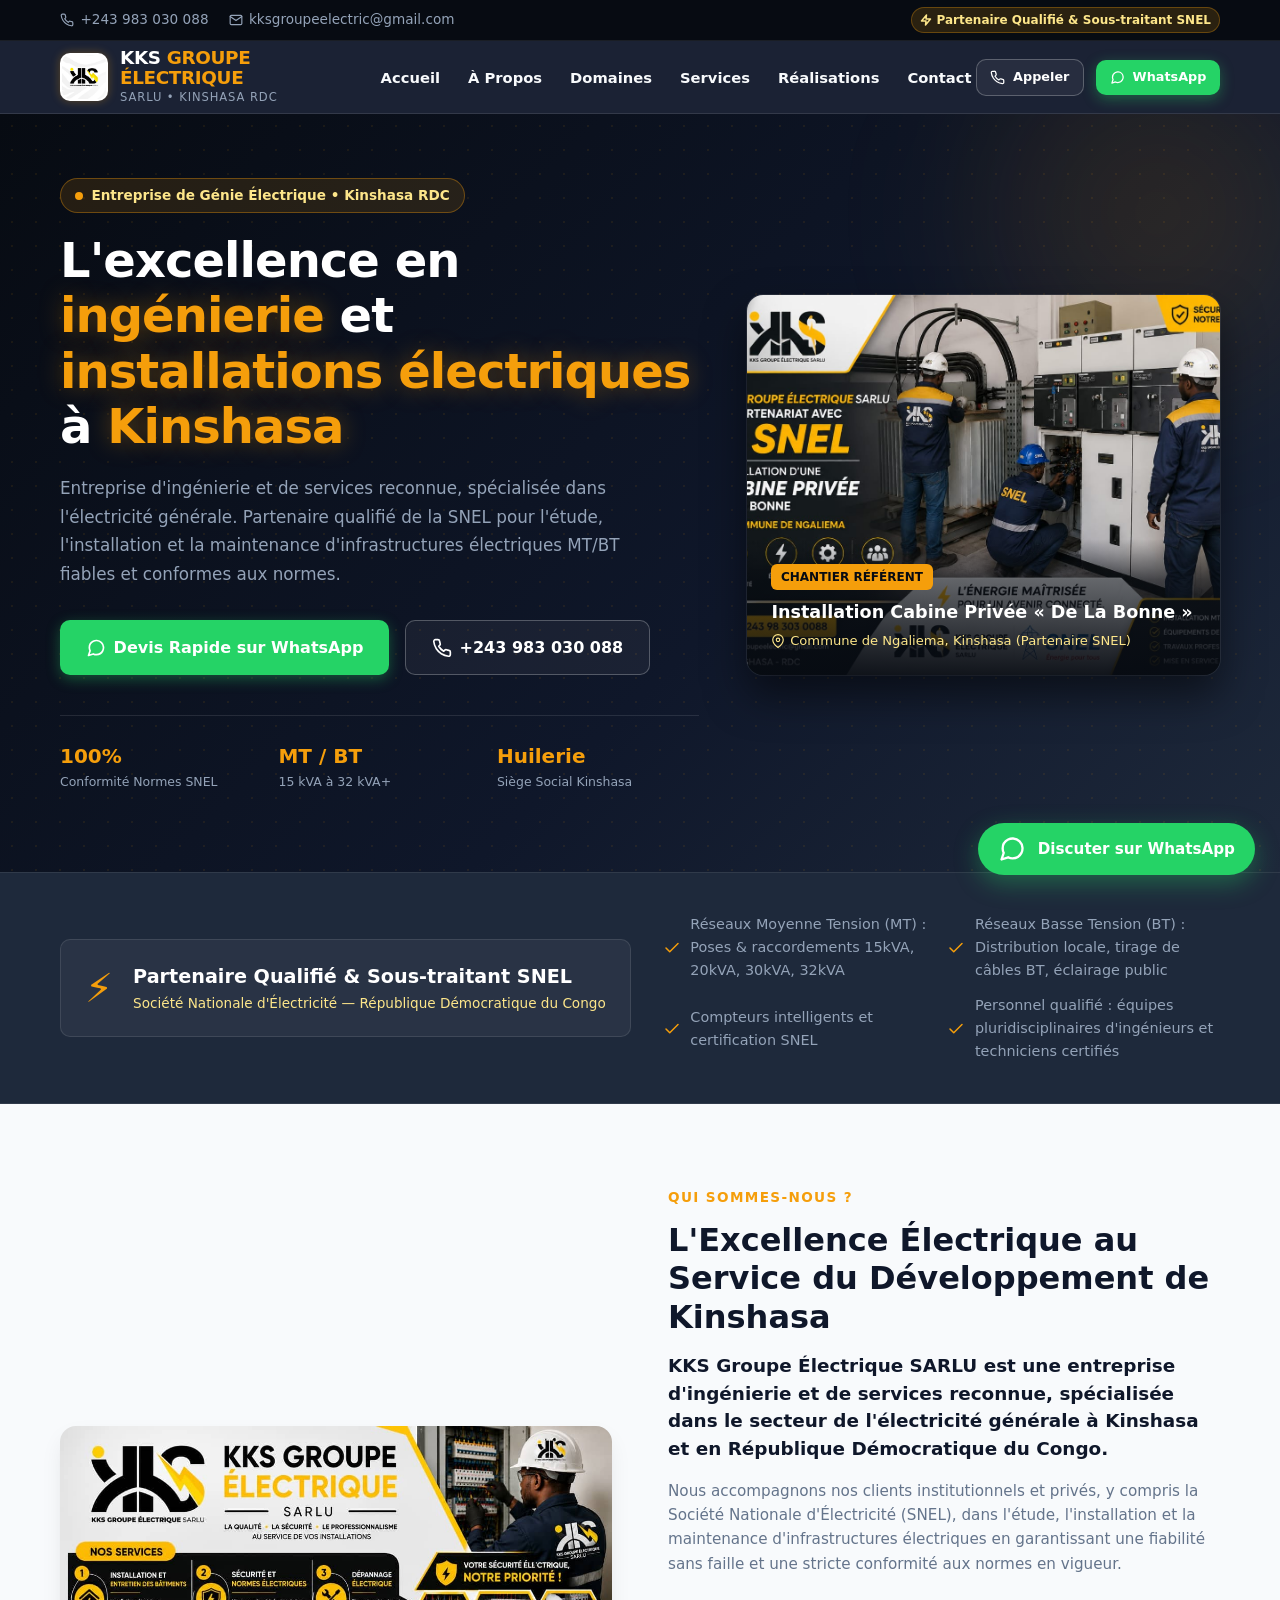
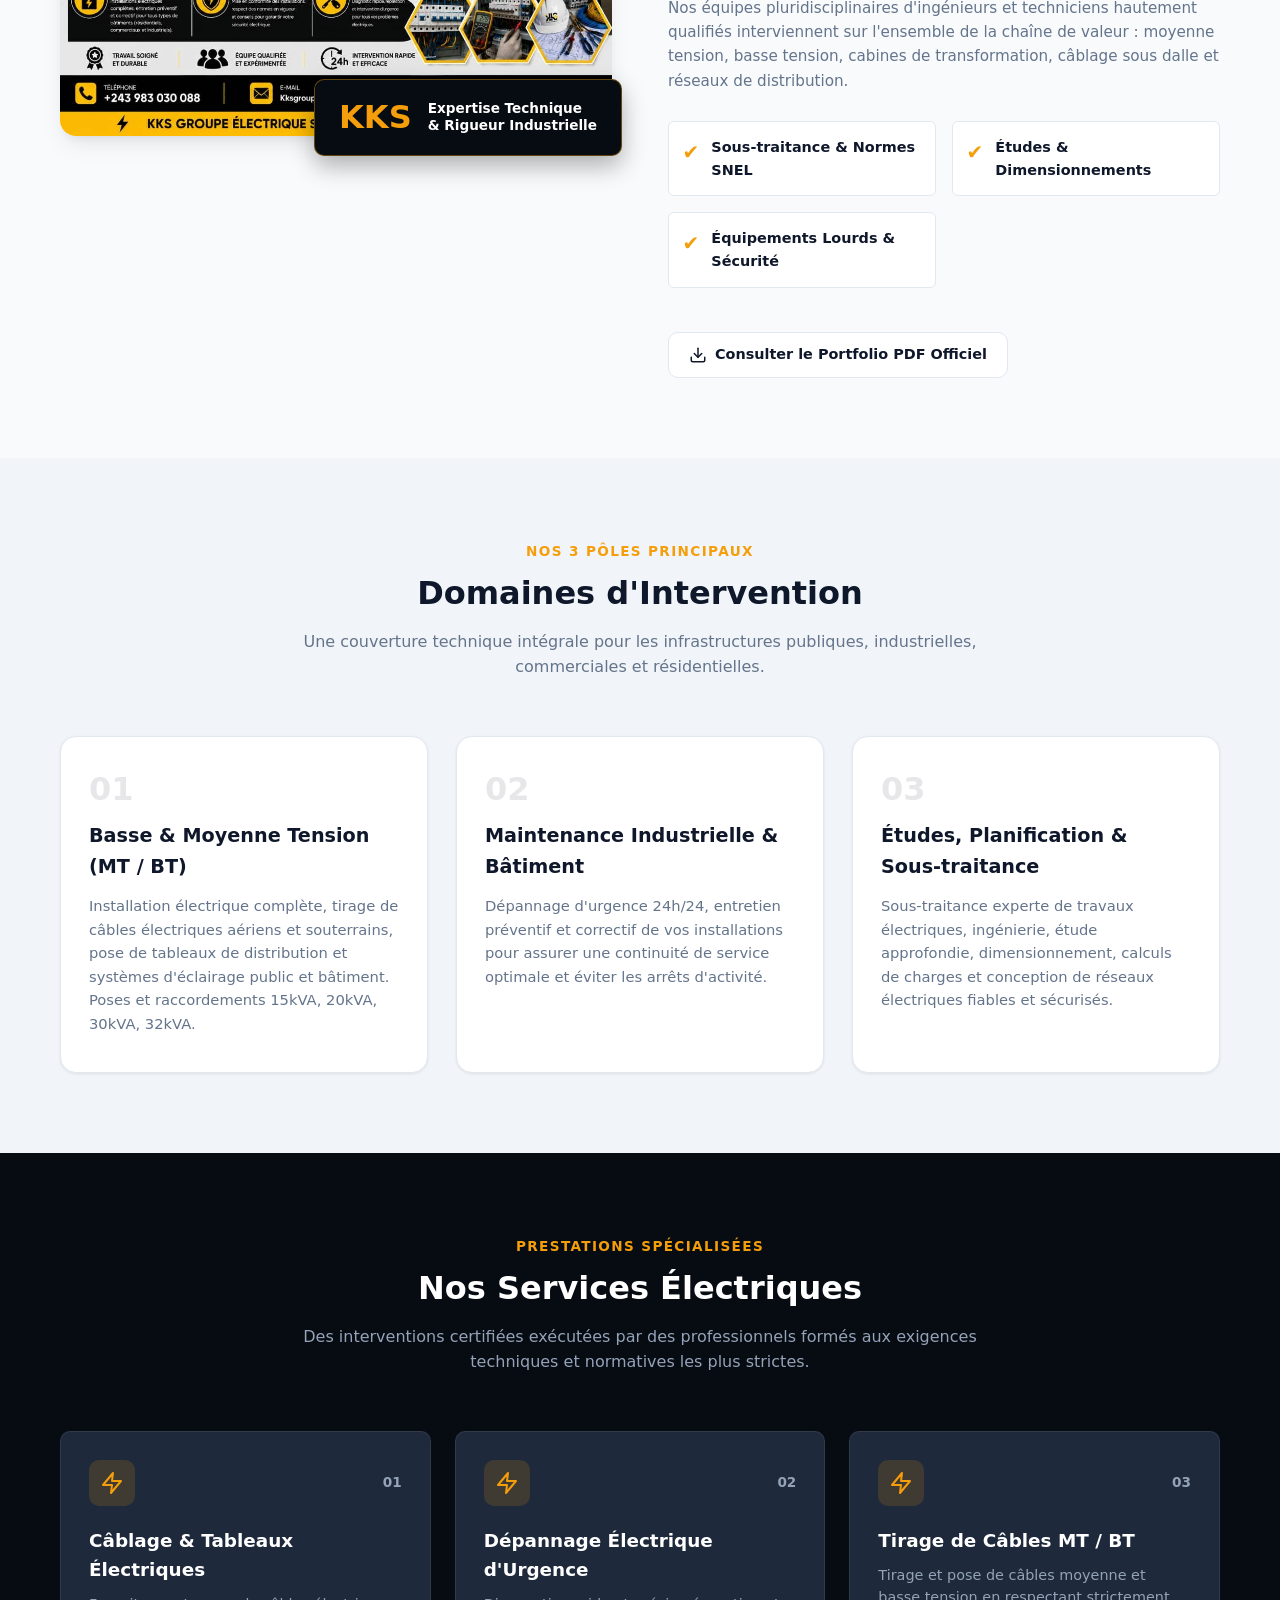
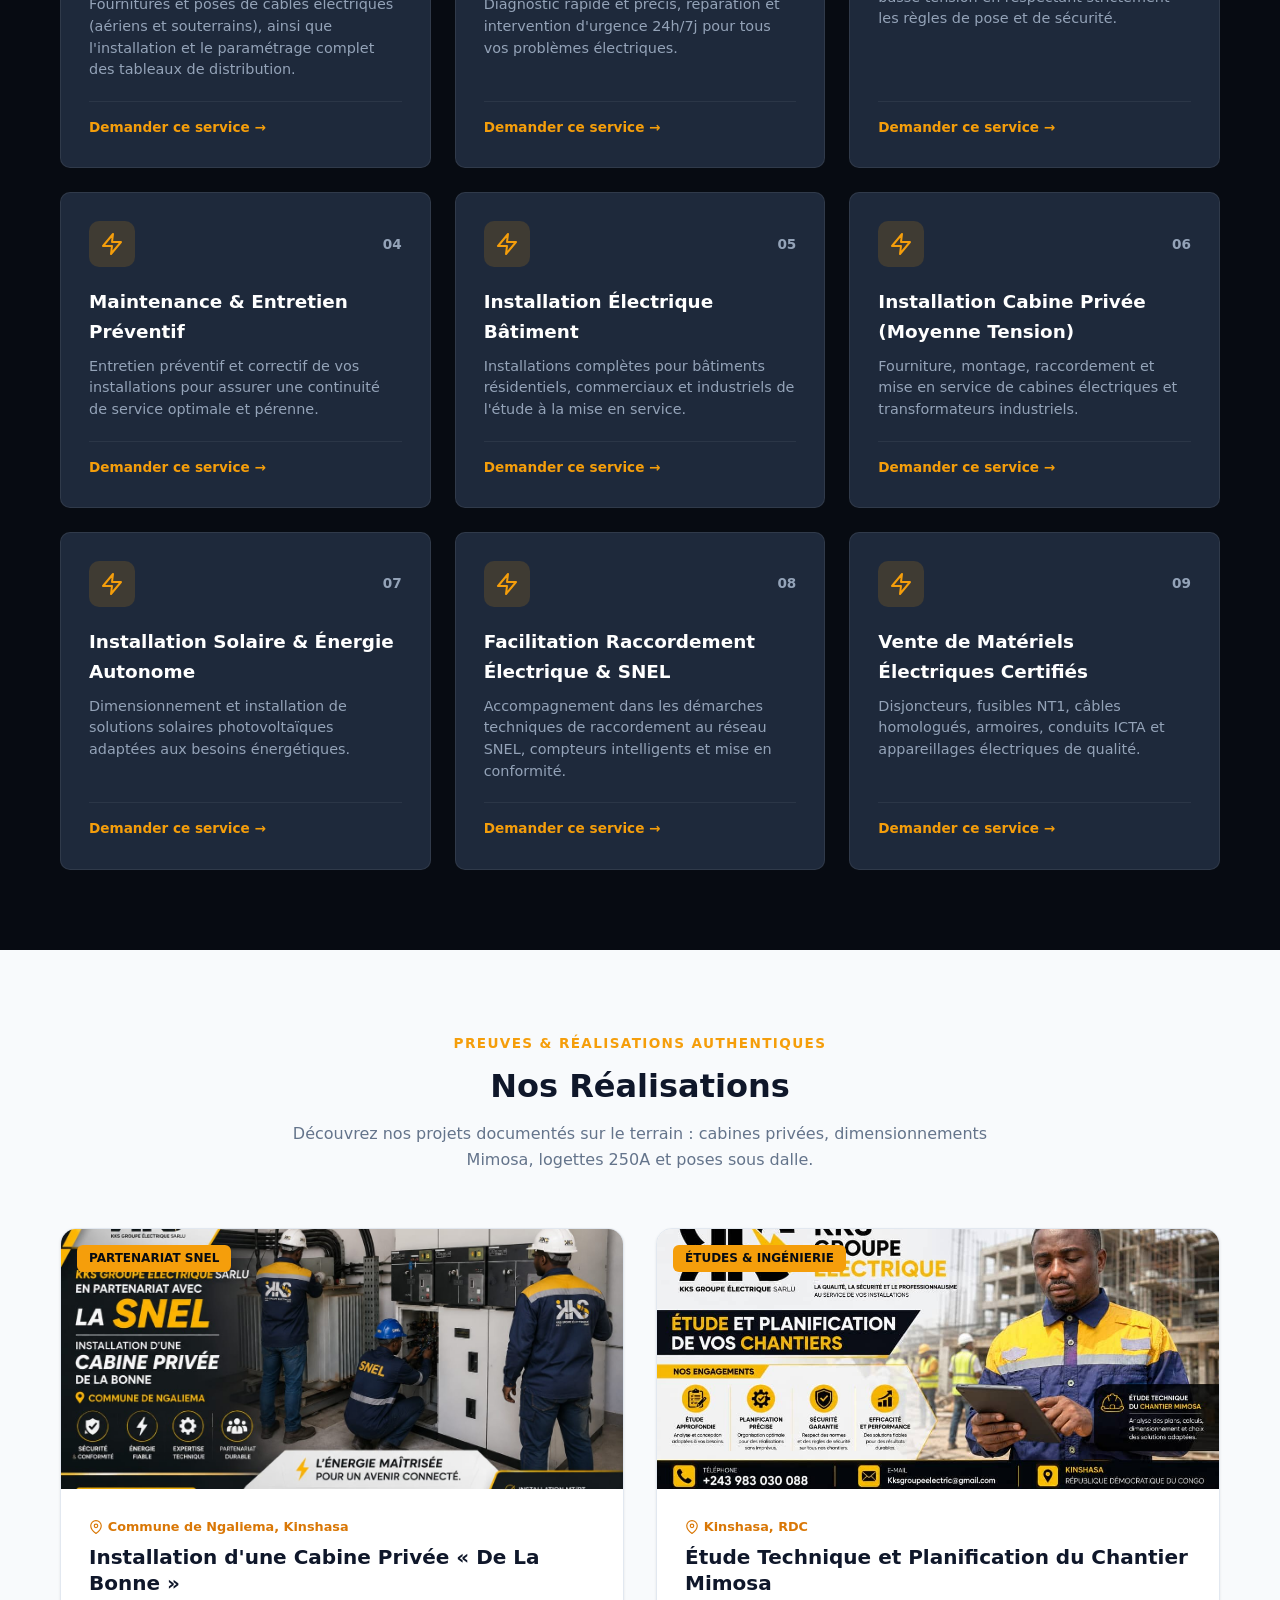
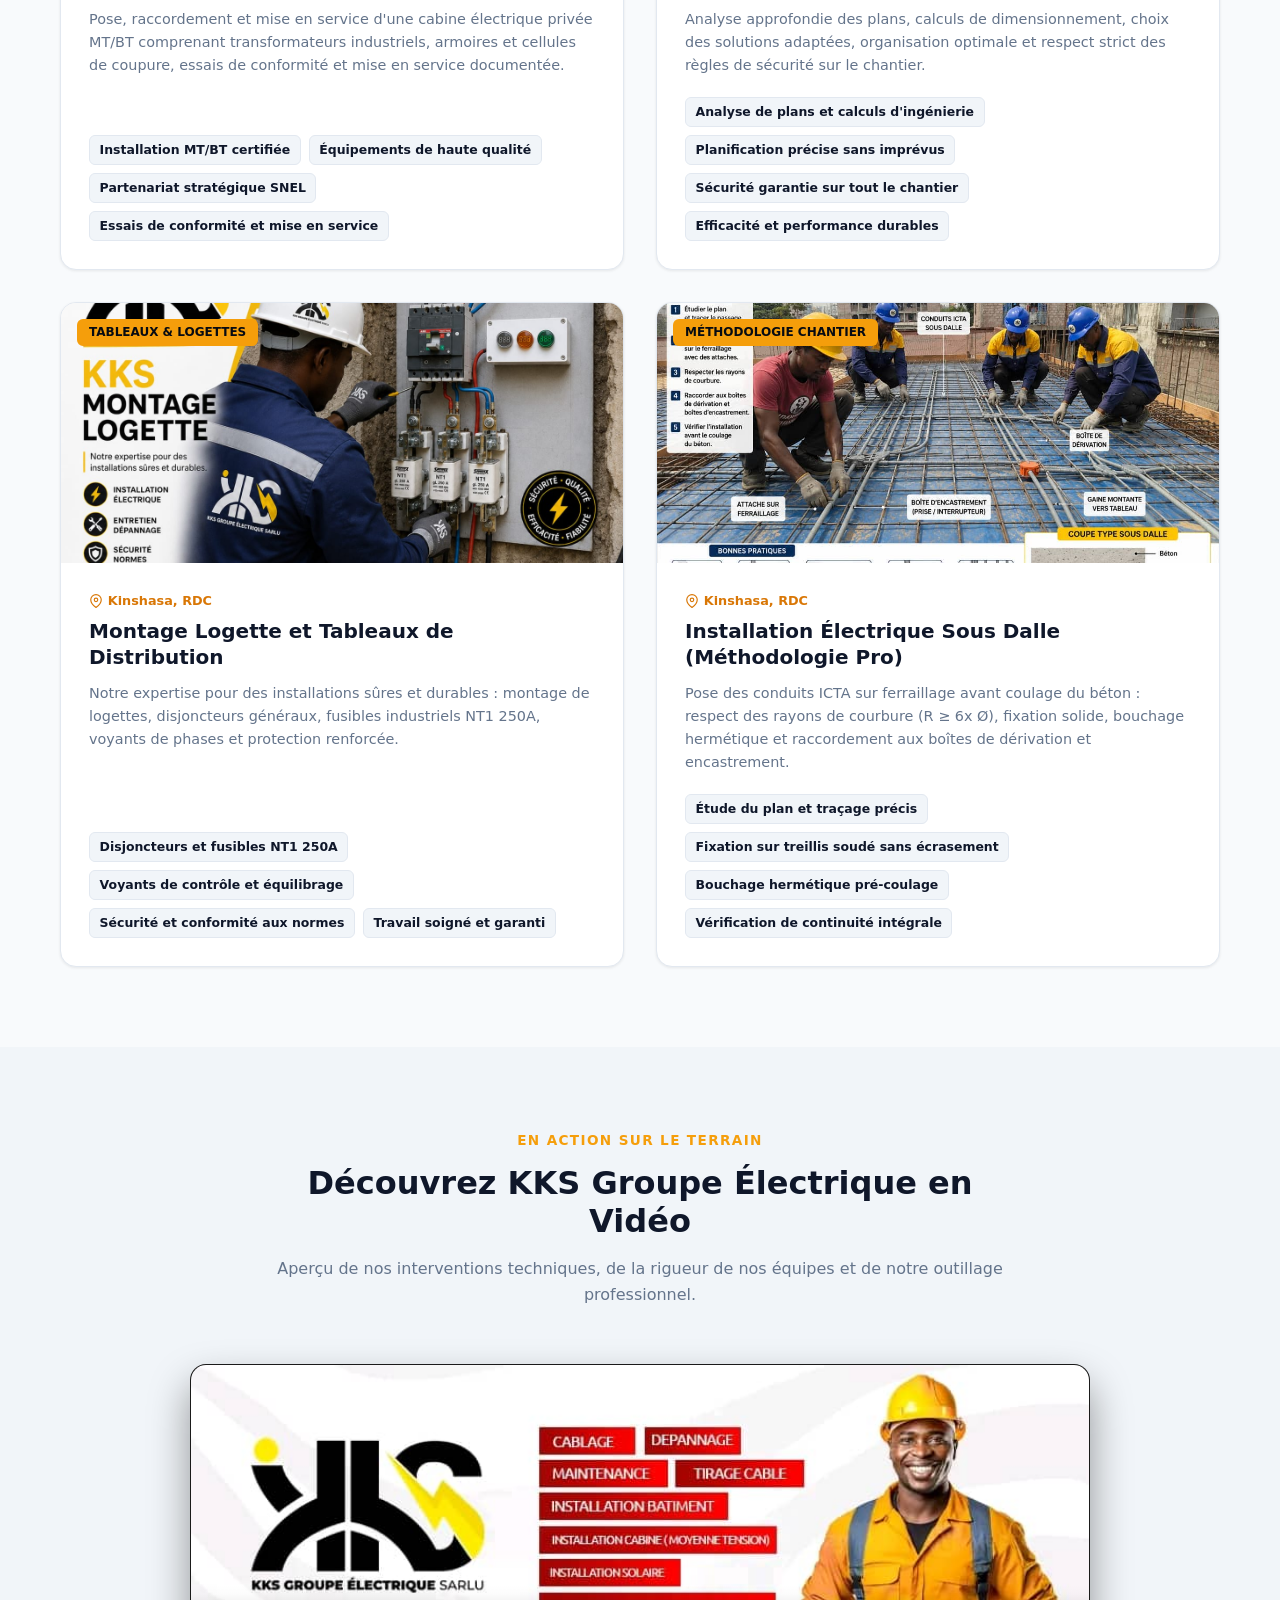
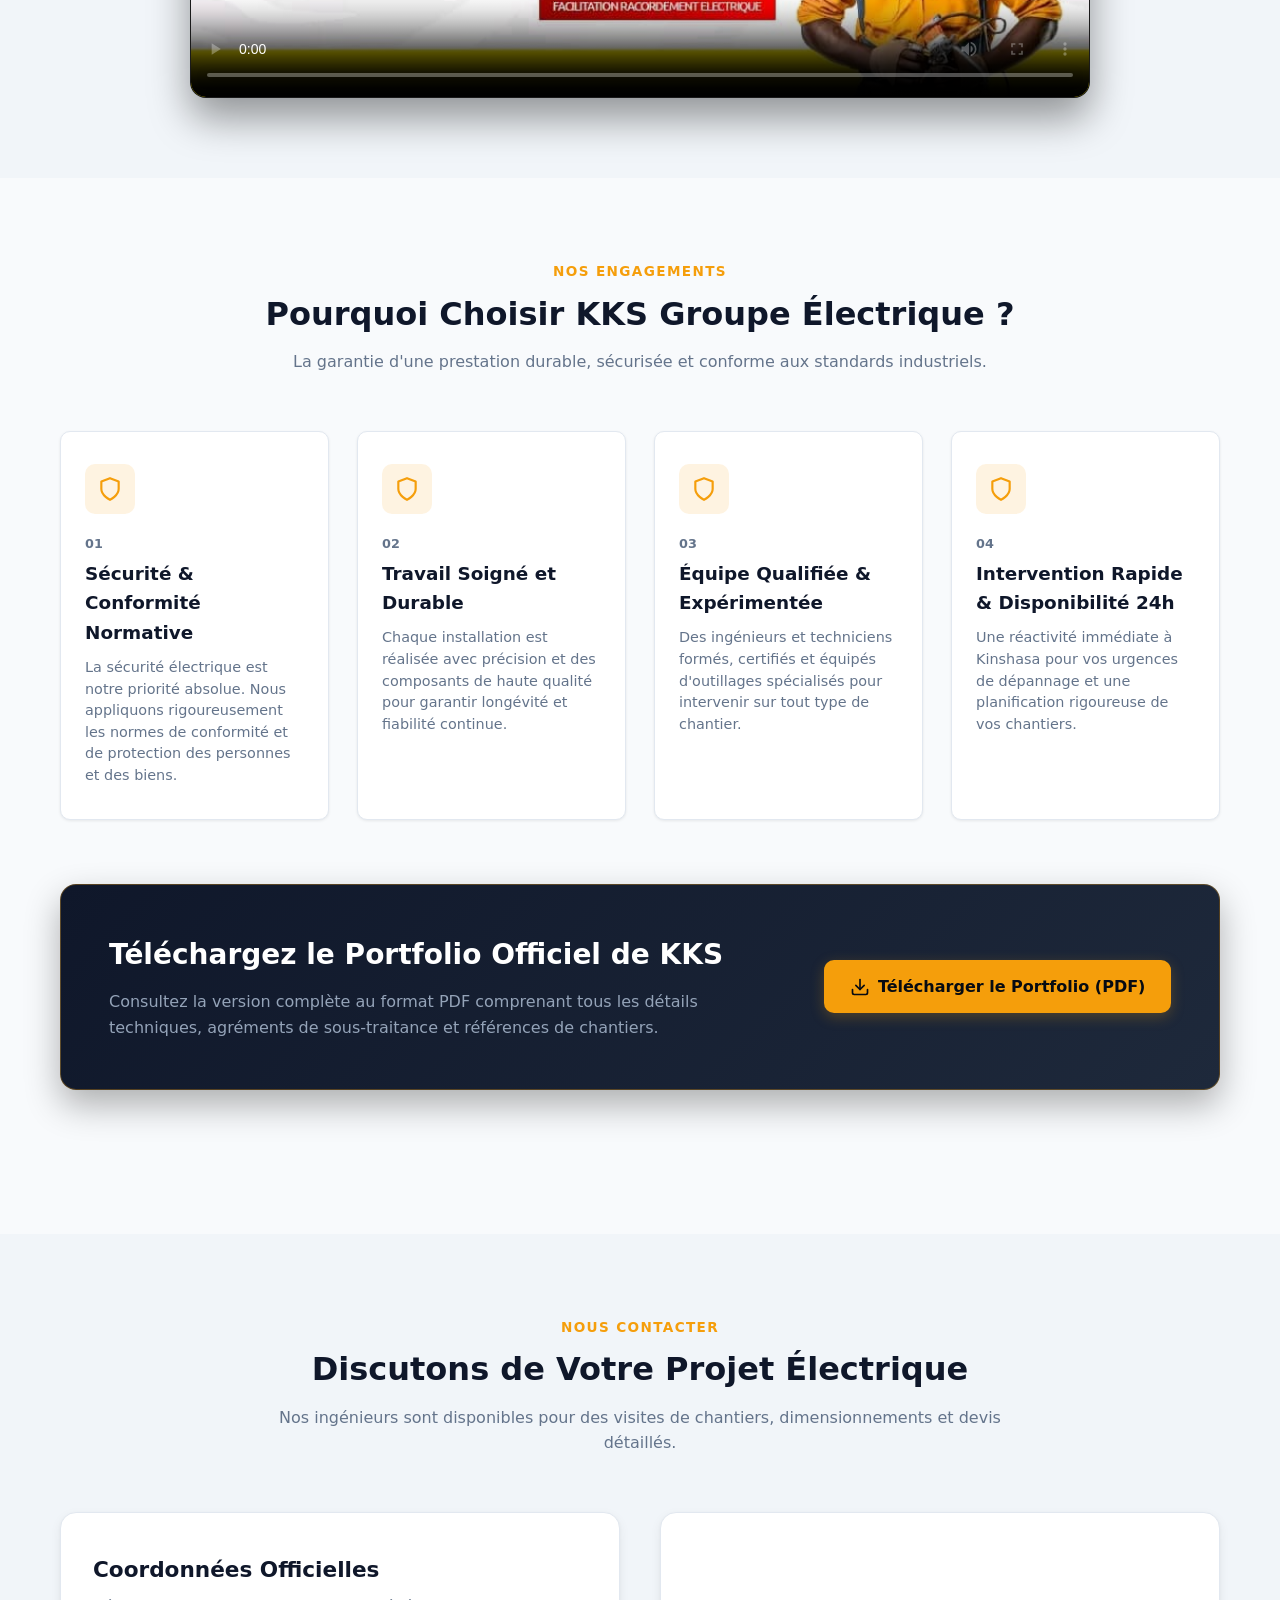
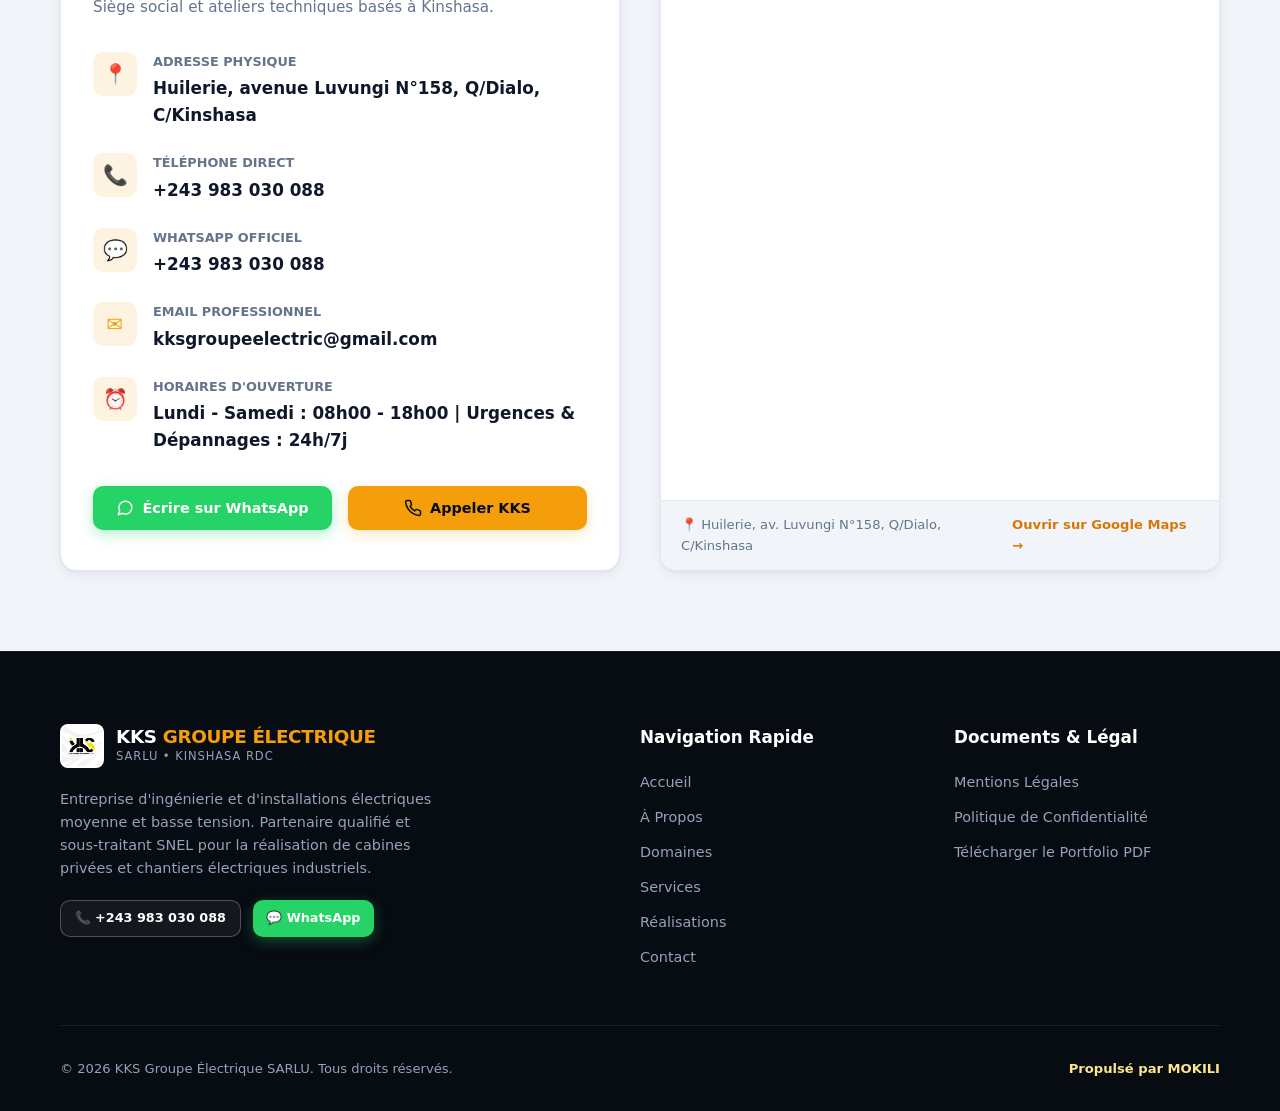
==== index.html @ 447278a8 "feat(release): official showcase site and dynamic CMS for KKS Groupe Electrique (Framework MOKILI)" ====
<!DOCTYPE html>
<html lang="fr" dir="ltr">
<head>
  <meta charset="UTF-8">
  <meta name="viewport" content="width=device-width, initial-scale=1.0">
  <title>KKS Groupe Électrique SARLU — Entreprise d'Ingénierie Électrique & Travaux MT/BT | Kinshasa, RDC</title>
  
  <!-- Meta SEO & Description -->
  <meta name="description" content="KKS Groupe Électrique SARLU est votre entreprise de référence en génie électrique à Kinshasa (RDC) : cabines privées SNEL, études de dimensionnement, tableaux et logettes industrielles, installations sous dalle et maintenance industrielle.">
  <meta name="keywords" content="KKS Groupe Électrique, électricité Kinshasa, ingénierie électrique RDC, cabine privée SNEL, logette de distribution, raccordement MT BT, Huilerie Kinshasa, électricien agréé RDC, dépannage électrique Kinshasa, éclairage public Kinshasa, énergie solaire Kinshasa">
  <meta name="author" content="KKS Groupe Électrique SARLU / MOKILI SAS">
  <meta name="robots" content="index, follow">

  <!-- Geotagging pour Référencement Local (Kinshasa, RDC) -->
  <meta name="geo.region" content="CD-KN">
  <meta name="geo.placename" content="Kinshasa">
  <meta name="geo.position" content="-4.3168;15.3125">
  <meta name="ICBM" content="-4.3168, 15.3125">
  
  <!-- Open Graph / Facebook / WhatsApp -->
  <meta property="og:type" content="website">
  <meta property="og:locale" content="fr_FR">
  <meta property="og:site_name" content="KKS Groupe Électrique SARLU">
  <meta property="og:url" content="https://kksgroupeelectrique.com/">
  <meta property="og:title" content="KKS Groupe Électrique SARLU — Électricité & Ingénierie | Kinshasa">
  <meta property="og:description" content="Partenaire qualifié SNEL pour vos réseaux MT/BT, cabines privées, dimensionnement et chantiers électriques à Kinshasa.">
  <meta property="og:image" content="assets/images/logo-kks.jpg">
  
  <!-- Twitter Cards -->
  <meta name="twitter:card" content="summary_large_image">
  <meta name="twitter:title" content="KKS Groupe Électrique SARLU — Kinshasa, RDC">
  <meta name="twitter:description" content="Installations industrielles, cabines MT/BT SNEL et études électriques de référence à Kinshasa.">
  <meta name="twitter:image" content="assets/images/logo-kks.jpg">
  
  <link rel="canonical" href="https://kksgroupeelectrique.com/">
  <link rel="icon" type="image/jpeg" href="assets/images/logo-kks.jpg">
  <link rel="apple-touch-icon" href="assets/images/logo-kks.jpg">
  <link rel="manifest" href="manifest.json">
  <meta name="theme-color" content="#0F172A">

  <!-- Stylesheets -->
  <link rel="stylesheet" href="css/style.css">
  
  <!-- Leaflet CSS for OpenStreetMap (Zero-cost, fast CDN) -->
  <link rel="stylesheet" href="https://unpkg.com/leaflet@1.9.4/dist/leaflet.css" integrity="sha256-p4NxAoJBhIIN+hmNHrzRCf9tD/miZyoHS5obTRR9BMY=" crossorigin=""/>

  <!-- Schema.org Structured Data (JSON-LD) LocalBusiness & Electrician -->
  <script type="application/ld+json">
  {
    "@context": "https://schema.org",
    "@type": ["Electrician", "ProfessionalService", "LocalBusiness"],
    "name": "KKS Groupe Électrique SARLU",
    "image": "assets/images/logo-kks.jpg",
    "url": "https://kksgroupeelectrique.com/",
    "telephone": "+243983030088",
    "email": "kksgroupeelectric@gmail.com",
    "priceRange": "$$",
    "description": "Entreprise spécialisée en ingénierie électrique, cabines privées SNEL, études de dimensionnement, réseaux moyenne et basse tension à Kinshasa, RDC.",
    "address": {
      "@type": "PostalAddress",
      "streetAddress": "Huilerie, avenue Luvungi N°158, Q/Dialo",
      "addressLocality": "Kinshasa",
      "addressRegion": "Kinshasa",
      "addressCountry": "CD"
    },
    "geo": {
      "@type": "GeoCoordinates",
      "latitude": -4.3168,
      "longitude": 15.3125
    },
    "openingHoursSpecification": [
      {
        "@type": "OpeningHoursSpecification",
        "dayOfWeek": ["Monday", "Tuesday", "Wednesday", "Thursday", "Friday", "Saturday"],
        "opens": "08:00",
        "closes": "17:30"
      }
    ],
    "contactPoint": {
      "@type": "ContactPoint",
      "telephone": "+243983030088",
      "contactType": "customer service",
      "availableLanguage": ["French", "Lingala"],
      "areaServed": "Kinshasa"
    },
    "areaServed": {
      "@type": "City",
      "name": "Kinshasa",
      "containedInPlace": {
        "@type": "Country",
        "name": "République Démocratique du Congo"
      }
    },
    "hasOfferCatalog": {
      "@type": "OfferCatalog",
      "name": "Prestations & Services Électriques KKS",
      "itemListElement": [
        {
          "@type": "Offer",
          "itemOffered": {
            "@type": "Service",
            "name": "Études et Dimensionnement Électrique",
            "description": "Calculs de charges, bilans de puissance, schémas unifilaires conformes NF C 15-100."
          }
        },
        {
          "@type": "Offer",
          "itemOffered": {
            "@type": "Service",
            "name": "Réseaux Moyenne Tension & Cabines Privées SNEL",
            "description": "Construction de cabines MT/BT, pose de transformateurs, cellules de protection et raccordements au réseau SNEL."
          }
        },
        {
          "@type": "Offer",
          "itemOffered": {
            "@type": "Service",
            "name": "Tableaux et Armoires de Distribution Industrielle",
            "description": "Câblage, montage de logettes 250A et TGBT pour résidences et complexes industriels."
          }
        }
      ]
    }
  }
  </script>
</head>
<body>

  <!-- TOP BAR -->
  <div class="topbar">
    <div class="container topbar-content">
      <div class="topbar-items">
        <a href="tel:+243983030088" class="topbar-link js-tel-link">
          <svg width="14" height="14" viewBox="0 0 24 24" fill="none" stroke="currentColor" stroke-width="2" stroke-linecap="round" stroke-linejoin="round">
            <path d="M22 16.92v3a2 2 0 0 1-2.18 2 19.79 19.79 0 0 1-8.63-3.07 19.5 19.5 0 0 1-6-6 19.79 19.79 0 0 1-3.07-8.67A2 2 0 0 1 4.11 2h3a2 2 0 0 1 2 1.72 12.84 12.84 0 0 0 .7 2.81 2 2 0 0 1-.45 2.11L8.09 9.91a16 16 0 0 0 6 6l1.27-1.27a2 2 0 0 1 2.11-.45 12.84 12.84 0 0 0 2.81.7A2 2 0 0 1 22 16.92z"></path>
          </svg>
          <span data-cms="company.phone">+243 983 030 088</span>
        </a>
        <a href="mailto:kksgroupeelectric@gmail.com" class="topbar-link">
          <svg width="14" height="14" viewBox="0 0 24 24" fill="none" stroke="currentColor" stroke-width="2" stroke-linecap="round" stroke-linejoin="round">
            <path d="M4 4h16c1.1 0 2 .9 2 2v12c0 1.1-.9 2-2 2H4c-1.1 0-2-.9-2-2V6c0-1.1.9-2 2-2z"></path><polyline points="22,6 12,13 2,6"></polyline>
          </svg>
          <span data-cms="company.email">kksgroupeelectric@gmail.com</span>
        </a>
      </div>
      <div class="topbar-items">
        <span class="topbar-badge">
          <svg width="12" height="12" viewBox="0 0 24 24" fill="none" stroke="currentColor" stroke-width="3" stroke-linecap="round" stroke-linejoin="round">
            <polygon points="13 2 3 14 12 14 11 22 21 10 12 10 13 2"></polygon>
          </svg>
          Partenaire Qualifié & Sous-traitant SNEL
        </span>
      </div>
    </div>
  </div>

  <!-- HEADER -->
  <header class="site-header">
    <div class="container header-container">
      <a href="#accueil" class="site-logo">
        <img src="assets/images/logo-kks.jpg" alt="Logo KKS Groupe Électrique" class="logo-img" width="48" height="48">
        <div class="logo-text">
          <span class="logo-title">KKS <span>GROUPE ÉLECTRIQUE</span></span>
          <span class="logo-subtitle">SARLU • KINSHASA RDC</span>
        </div>
      </a>

      <!-- Navigation Desktop -->
      <nav class="main-nav" aria-label="Navigation principale">
        <a href="#accueil" class="nav-link">Accueil</a>
        <a href="#apropos" class="nav-link">À Propos</a>
        <a href="#domaines" class="nav-link">Domaines</a>
        <a href="#services" class="nav-link">Services</a>
        <a href="#realisations" class="nav-link">Réalisations</a>
        <a href="#contact" class="nav-link">Contact</a>
      </nav>

      <!-- CTA Buttons -->
      <div class="header-actions">
        <a href="tel:+243983030088" class="btn btn-sm btn-outline-light js-tel-link" title="Appeler directement KKS">
          <svg width="15" height="15" viewBox="0 0 24 24" fill="none" stroke="currentColor" stroke-width="2" stroke-linecap="round" stroke-linejoin="round">
            <path d="M22 16.92v3a2 2 0 0 1-2.18 2 19.79 19.79 0 0 1-8.63-3.07 19.5 19.5 0 0 1-6-6 19.79 19.79 0 0 1-3.07-8.67A2 2 0 0 1 4.11 2h3a2 2 0 0 1 2 1.72 12.84 12.84 0 0 0 .7 2.81 2 2 0 0 1-.45 2.11L8.09 9.91a16 16 0 0 0 6 6l1.27-1.27a2 2 0 0 1 2.11-.45 12.84 12.84 0 0 0 2.81.7A2 2 0 0 1 22 16.92z"></path>
          </svg>
          <span>Appeler</span>
        </a>
        <a href="https://wa.me/243983030088" target="_blank" rel="noopener" class="btn btn-sm btn-whatsapp js-wa-link">
          <svg width="15" height="15" viewBox="0 0 24 24" fill="none" stroke="currentColor" stroke-width="2" stroke-linecap="round" stroke-linejoin="round">
            <path d="M21 11.5a8.38 8.38 0 0 1-.9 3.8 8.5 8.5 0 0 1-7.6 4.7 8.38 8.38 0 0 1-3.8-.9L3 21l1.9-5.7a8.38 8.38 0 0 1-.9-3.8 8.5 8.5 0 0 1 4.7-7.6 8.38 8.38 0 0 1 3.8-.9h.5a8.48 8.48 0 0 1 8 8v.5z"></path>
          </svg>
          <span>WhatsApp</span>
        </a>
        <button class="mobile-toggle" id="mobile-menu-btn" aria-label="Ouvrir le menu">
          <span></span><span></span><span></span>
        </button>
      </div>
    </div>
  </header>

  <!-- MOBILE DRAWER -->
  <div class="drawer-overlay" id="drawer-overlay"></div>
  <aside class="mobile-drawer" id="mobile-drawer" aria-label="Menu mobile">
    <div>
      <div class="mobile-drawer-header">
        <div class="site-logo">
          <img src="assets/images/logo-kks.jpg" alt="Logo KKS" width="40" height="40" style="border-radius: 6px;">
          <span style="color: #FFF; font-weight: 800; font-size: 1rem;">KKS GROUPE</span>
        </div>
        <button class="drawer-close-btn" id="drawer-close-btn" aria-label="Fermer le menu">&times;</button>
      </div>
      <nav class="mobile-nav-links">
        <a href="#accueil" class="mobile-nav-link">Accueil</a>
        <a href="#apropos" class="mobile-nav-link">À Propos</a>
        <a href="#domaines" class="mobile-nav-link">Domaines d'intervention</a>
        <a href="#services" class="mobile-nav-link">Services & Prestations</a>
        <a href="#realisations" class="mobile-nav-link">Réalisations</a>
        <a href="#contact" class="mobile-nav-link">Contact</a>
      </nav>
    </div>
    <div style="display: flex; flex-direction: column; gap: 0.75rem;">
      <a href="tel:+243983030088" class="btn btn-outline-light js-tel-link">
        📞 Appeler le +243 983 030 088
      </a>
      <a href="https://wa.me/243983030088" target="_blank" rel="noopener" class="btn btn-whatsapp js-wa-link">
        💬 Discuter sur WhatsApp
      </a>
    </div>
  </aside>

  <!-- HERO SECTION -->
  <section class="hero-section" id="accueil">
    <div class="hero-pattern"></div>
    <div class="hero-glow"></div>
    <div class="container hero-grid">
      <div class="hero-content">
        <div class="hero-badge-wrap">
          <span class="hero-badge-pulse"></span>
          <span>Entreprise de Génie Électrique • Kinshasa RDC</span>
        </div>
        <h1 class="hero-title" id="cms-hero-title">
          Votre partenaire de confiance en <span class="highlight">ingénierie</span> et <span class="highlight">installations électriques</span> à Kinshasa
        </h1>
        <p class="hero-subtitle" id="cms-hero-subtitle">
          KKS Groupe Électrique SARLU réalise vos chantiers de moyenne et basse tension (MT/BT), cabines privées SNEL, études techniques de dimensionnement, logettes de distribution et installations industrielles de haute fiabilité.
        </p>
        <div class="hero-ctas">
          <a href="https://wa.me/243983030088?text=Bonjour%20KKS%2C%20je%20souhaite%20un%20devis%20pour%20des%20travaux%20%C3%A9lectriques." target="_blank" rel="noopener" class="btn btn-lg btn-whatsapp js-wa-link">
            <svg width="20" height="20" viewBox="0 0 24 24" fill="none" stroke="currentColor" stroke-width="2" stroke-linecap="round" stroke-linejoin="round">
              <path d="M21 11.5a8.38 8.38 0 0 1-.9 3.8 8.5 8.5 0 0 1-7.6 4.7 8.38 8.38 0 0 1-3.8-.9L3 21l1.9-5.7a8.38 8.38 0 0 1-.9-3.8 8.5 8.5 0 0 1 4.7-7.6 8.38 8.38 0 0 1 3.8-.9h.5a8.48 8.48 0 0 1 8 8v.5z"></path>
            </svg>
            <span>Devis Rapide sur WhatsApp</span>
          </a>
          <a href="tel:+243983030088" class="btn btn-lg btn-outline-light js-tel-link">
            <svg width="20" height="20" viewBox="0 0 24 24" fill="none" stroke="currentColor" stroke-width="2" stroke-linecap="round" stroke-linejoin="round">
              <path d="M22 16.92v3a2 2 0 0 1-2.18 2 19.79 19.79 0 0 1-8.63-3.07 19.5 19.5 0 0 1-6-6 19.79 19.79 0 0 1-3.07-8.67A2 2 0 0 1 4.11 2h3a2 2 0 0 1 2 1.72 12.84 12.84 0 0 0 .7 2.81 2 2 0 0 1-.45 2.11L8.09 9.91a16 16 0 0 0 6 6l1.27-1.27a2 2 0 0 1 2.11-.45 12.84 12.84 0 0 0 2.81.7A2 2 0 0 1 22 16.92z"></path>
            </svg>
            <span>+243 983 030 088</span>
          </a>
        </div>
        <div class="hero-keypoints">
          <div class="keypoint-item">
            <span class="keypoint-val">100%</span>
            <span class="keypoint-label">Conformité Normes SNEL</span>
          </div>
          <div class="keypoint-item">
            <span class="keypoint-val">MT / BT</span>
            <span class="keypoint-label">15 kVA à 32 kVA+</span>
          </div>
          <div class="keypoint-item">
            <span class="keypoint-val">Huilerie</span>
            <span class="keypoint-label">Siège Social Kinshasa</span>
          </div>
        </div>
      </div>
      <div class="hero-visual">
        <div class="hero-card-preview">
          <img src="assets/images/kks-cabine-snel-ngaliema.jpg" alt="Installation Cabine Privée SNEL par KKS" class="hero-card-img" width="600" height="380">
          <div class="hero-card-overlay">
            <span class="hero-card-badge">Chantier Référent</span>
            <h2 class="hero-card-title">Installation Cabine Privée « De La Bonne »</h2>
            <div class="hero-card-loc">
              <svg width="14" height="14" viewBox="0 0 24 24" fill="none" stroke="currentColor" stroke-width="2" stroke-linecap="round" stroke-linejoin="round">
                <path d="M21 10c0 7-9 13-9 13s-9-6-9-13a9 9 0 0 1 18 0z"></path><circle cx="12" cy="10" r="3"></circle>
              </svg>
              Commune de Ngaliema, Kinshasa (Partenaire SNEL)
            </div>
          </div>
        </div>
      </div>
    </div>
  </section>

  <!-- SNEL BANNER -->
  <section class="snel-banner" id="snel">
    <div class="container">
      <div class="snel-grid">
        <div class="snel-logo-box">
          <div class="snel-icon">⚡</div>
          <div class="snel-info">
            <h3>Partenaire Qualifié & Sous-traitant SNEL</h3>
            <p>Société Nationale d'Électricité — République Démocratique du Congo</p>
          </div>
        </div>
        <div class="snel-specs" id="snel-specs-container">
          <!-- Dynamically populated from cms-data.js -->
        </div>
      </div>
    </div>
  </section>

  <!-- A PROPOS SECTION -->
  <section class="section" id="apropos">
    <div class="container">
      <div class="about-grid">
        <div class="about-img-stack">
          <img src="assets/images/kks-services-presentation.jpg" alt="Équipe technique KKS Groupe Électrique" class="about-img-main" width="600" height="420" loading="lazy">
          <div class="about-badge-card">
            <div class="about-badge-num">KKS</div>
            <div class="about-badge-text">
              Expertise Technique<br>& Rigueur Industrielle
            </div>
          </div>
        </div>
        <div class="about-text-col">
          <span class="section-tag">Qui sommes-nous ?</span>
          <h2 class="section-title">L'Excellence Électrique au Service du Développement de Kinshasa</h2>
          <p class="about-text-lead" id="cms-about-1">
            KKS Groupe Électrique SARLU est une entreprise spécialisée dans l'électricité moyenne et basse tension, les installations industrielles et tertiaires à Kinshasa.
          </p>
          <p class="about-p" id="cms-about-2">
            Notre équipe d'ingénieurs et techniciens qualifiés intervient sur des projets de toutes envergures : pose de transformateurs, raccordements réseaux SNEL, logettes industrielles et installations sécurisées sous dalle.
          </p>
          <p class="about-p" id="cms-about-3">
            Nous allions respect strict des normes de sécurité CENELEC/SNEL, rapidité d'exécution et matériaux certifiés pour garantir la longévité de vos installations.
          </p>

          <div class="about-pillars">
            <div class="pillar-item">
              <span class="pillar-icon">✔</span>
              <span class="pillar-name">Sous-traitance & Normes SNEL</span>
            </div>
            <div class="pillar-item">
              <span class="pillar-icon">✔</span>
              <span class="pillar-name">Études & Dimensionnements</span>
            </div>
            <div class="pillar-item">
              <span class="pillar-icon">✔</span>
              <span class="pillar-name">Équipements Lourds & Sécurité</span>
            </div>
          </div>

          <a href="assets/docs/KKS_PORTFOLIO.pdf" target="_blank" class="btn btn-outline-dark" style="margin-top: 1rem;">
            <svg width="18" height="18" viewBox="0 0 24 24" fill="none" stroke="currentColor" stroke-width="2" stroke-linecap="round" stroke-linejoin="round">
              <path d="M21 15v4a2 2 0 0 1-2 2H5a2 2 0 0 1-2-2v-4"></path><polyline points="7 10 12 15 17 10"></polyline><line x1="12" y1="15" x2="12" y2="3"></line>
            </svg>
            <span>Consulter le Portfolio PDF Officiel</span>
          </a>
        </div>
      </div>
    </div>
  </section>

  <!-- DOMAINES D'INTERVENTION (Page 3 PDF) -->
  <section class="section section-alt" id="domaines">
    <div class="container">
      <div class="section-header">
        <span class="section-tag">Nos 3 Pôles Principaux</span>
        <h2 class="section-title">Domaines d'Intervention</h2>
        <p class="section-desc">Une couverture technique intégrale pour les infrastructures publiques, industrielles, commerciales et résidentielles.</p>
      </div>
      <div class="domains-grid" id="domains-container">
        <!-- Dynamically populated from cms-data.js -->
      </div>
    </div>
  </section>

  <!-- SERVICES SECTION -->
  <section class="section section-dark" id="services">
    <div class="container">
      <div class="section-header">
        <span class="section-tag">Prestations Spécialisées</span>
        <h2 class="section-title">Nos Services Électriques</h2>
        <p class="section-desc">Des interventions certifiées exécutées par des professionnels formés aux exigences techniques et normatives les plus strictes.</p>
      </div>
      <div class="services-grid" id="services-container">
        <!-- Dynamically populated from cms-data.js -->
      </div>
    </div>
  </section>

  <!-- RÉALISATIONS & CHANTIERS -->
  <section class="section" id="realisations">
    <div class="container">
      <div class="section-header">
        <span class="section-tag">Preuves & Réalisations Authentiques</span>
        <h2 class="section-title">Nos Réalisations</h2>
        <p class="section-desc">Découvrez nos projets documentés sur le terrain : cabines privées, dimensionnements Mimosa, logettes 250A et poses sous dalle.</p>
      </div>
      <div class="projects-grid" id="projects-container">
        <!-- Dynamically populated from cms-data.js -->
      </div>
    </div>
  </section>

  <!-- VIDÉO PRÉSENTATION -->
  <section class="section section-alt" id="video">
    <div class="container">
      <div class="section-header">
        <span class="section-tag">En Action sur le Terrain</span>
        <h2 class="section-title">Découvrez KKS Groupe Électrique en Vidéo</h2>
        <p class="section-desc">Aperçu de nos interventions techniques, de la rigueur de nos équipes et de notre outillage professionnel.</p>
      </div>
      <div class="video-box-wrap">
        <video class="video-player" controls poster="assets/images/kks-equipe-technique-banner.jpg" preload="metadata">
          <source src="assets/videos/kks-presentation.mp4" type="video/mp4">
          Votre navigateur ne supporte pas la lecture de vidéos HTML5.
        </video>
      </div>
    </div>
  </section>

  <!-- POURQUOI CHOISIR KKS -->
  <section class="section" id="pourquoi-kks">
    <div class="container">
      <div class="section-header">
        <span class="section-tag">Nos Engagements</span>
        <h2 class="section-title">Pourquoi Choisir KKS Groupe Électrique ?</h2>
        <p class="section-desc">La garantie d'une prestation durable, sécurisée et conforme aux standards industriels.</p>
      </div>
      <div class="why-grid" id="strengths-container">
        <!-- Dynamically populated from cms-data.js -->
      </div>

      <!-- Portfolio Download CTA Banner -->
      <div class="portfolio-download-banner">
        <div class="p-banner-content">
          <h3>Téléchargez le Portfolio Officiel de KKS</h3>
          <p>Consultez la version complète au format PDF comprenant tous les détails techniques, agréments de sous-traitance et références de chantiers.</p>
        </div>
        <div>
          <a href="assets/docs/KKS_PORTFOLIO.pdf" target="_blank" class="btn btn-lg btn-accent" download="KKS_PORTFOLIO.pdf">
            <svg width="20" height="20" viewBox="0 0 24 24" fill="none" stroke="currentColor" stroke-width="2" stroke-linecap="round" stroke-linejoin="round">
              <path d="M21 15v4a2 2 0 0 1-2 2H5a2 2 0 0 1-2-2v-4"></path><polyline points="7 10 12 15 17 10"></polyline><line x1="12" y1="15" x2="12" y2="3"></line>
            </svg>
            <span>Télécharger le Portfolio (PDF)</span>
          </a>
        </div>
      </div>
    </div>
  </section>

  <!-- CONTACT & LOCALISATION SECTION -->
  <section class="section section-alt" id="contact">
    <div class="container">
      <div class="section-header">
        <span class="section-tag">Nous Contacter</span>
        <h2 class="section-title">Discutons de Votre Projet Électrique</h2>
        <p class="section-desc">Nos ingénieurs sont disponibles pour des visites de chantiers, dimensionnements et devis détaillés.</p>
      </div>
      <div class="contact-grid">
        <!-- Informations directes -->
        <div class="contact-info-card">
          <h3 style="font-size: 1.35rem; font-weight: 800; color: #0F172A; margin-bottom: 0.5rem;">Coordonnées Officielles</h3>
          <p style="color: #64748B; font-size: 0.95rem;">Siège social et ateliers techniques basés à Kinshasa.</p>

          <div class="contact-block-list">
            <div class="contact-block">
              <div class="contact-icon-box">📍</div>
              <div>
                <div class="contact-label">Adresse Physique</div>
                <div class="contact-val" data-cms="company.address">Huilerie, avenue Luvungi N°158, Q/Dialo, C/Kinshasa</div>
              </div>
            </div>
            <div class="contact-block">
              <div class="contact-icon-box">📞</div>
              <div>
                <div class="contact-label">Téléphone Direct</div>
                <div class="contact-val"><a href="tel:+243983030088" class="js-tel-link" data-cms="company.phone">+243 983 030 088</a></div>
              </div>
            </div>
            <div class="contact-block">
              <div class="contact-icon-box">💬</div>
              <div>
                <div class="contact-label">WhatsApp Officiel</div>
                <div class="contact-val"><a href="https://wa.me/243983030088" target="_blank" rel="noopener" class="js-wa-link">+243 983 030 088</a></div>
              </div>
            </div>
            <div class="contact-block">
              <div class="contact-icon-box">✉️</div>
              <div>
                <div class="contact-label">Email Professionnel</div>
                <div class="contact-val"><a href="mailto:kksgroupeelectric@gmail.com" data-cms="company.email">kksgroupeelectric@gmail.com</a></div>
              </div>
            </div>
            <div class="contact-block">
              <div class="contact-icon-box">⏰</div>
              <div>
                <div class="contact-label">Horaires d'Ouverture</div>
                <div class="contact-val" data-cms="company.openingHours">Lundi - Samedi : 08h00 - 17h30</div>
              </div>
            </div>
          </div>

          <div class="contact-actions">
            <a href="https://wa.me/243983030088?text=Bonjour%20KKS%20Groupe%20%C3%89lectrique%2C%20je%20souhaite%20un%20devis." target="_blank" rel="noopener" class="btn btn-whatsapp js-wa-link" style="flex: 1;">
              <svg width="18" height="18" viewBox="0 0 24 24" fill="none" stroke="currentColor" stroke-width="2" stroke-linecap="round" stroke-linejoin="round">
                <path d="M21 11.5a8.38 8.38 0 0 1-.9 3.8 8.5 8.5 0 0 1-7.6 4.7 8.38 8.38 0 0 1-3.8-.9L3 21l1.9-5.7a8.38 8.38 0 0 1-.9-3.8 8.5 8.5 0 0 1 4.7-7.6 8.38 8.38 0 0 1 3.8-.9h.5a8.48 8.48 0 0 1 8 8v.5z"></path>
              </svg>
              <span>Écrire sur WhatsApp</span>
            </a>
            <a href="tel:+243983030088" class="btn btn-accent js-tel-link" style="flex: 1;">
              <svg width="18" height="18" viewBox="0 0 24 24" fill="none" stroke="currentColor" stroke-width="2" stroke-linecap="round" stroke-linejoin="round">
                <path d="M22 16.92v3a2 2 0 0 1-2.18 2 19.79 19.79 0 0 1-8.63-3.07 19.5 19.5 0 0 1-6-6 19.79 19.79 0 0 1-3.07-8.67A2 2 0 0 1 4.11 2h3a2 2 0 0 1 2 1.72 12.84 12.84 0 0 0 .7 2.81 2 2 0 0 1-.45 2.11L8.09 9.91a16 16 0 0 0 6 6l1.27-1.27a2 2 0 0 1 2.11-.45 12.84 12.84 0 0 0 2.81.7A2 2 0 0 1 22 16.92z"></path>
              </svg>
              <span>Appeler KKS</span>
            </a>
          </div>
        </div>

        <!-- Carte Interactive OpenStreetMap -->
        <div class="map-wrapper">
          <div id="kks-map" aria-label="Carte de localisation KKS Groupe Électrique"></div>
          <div class="map-footer">
            <span>📍 Huilerie, av. Luvungi N°158, Q/Dialo, C/Kinshasa</span>
            <a href="https://www.google.com/maps/search/?api=1&query=Huilerie+avenue+Luvungi+Kinshasa" target="_blank" rel="noopener" style="color: #D97706; font-weight: 700;">
              Ouvrir sur Google Maps &rarr;
            </a>
          </div>
        </div>
      </div>
    </div>
  </section>

  <!-- FOOTER -->
  <footer class="site-footer">
    <div class="container">
      <div class="footer-grid">
        <div class="footer-brand">
          <div class="site-logo">
            <img src="assets/images/logo-kks.jpg" alt="Logo KKS" width="44" height="44" style="border-radius: 8px; background: #FFF; padding: 2px;">
            <div class="logo-text">
              <span class="logo-title">KKS <span>GROUPE ÉLECTRIQUE</span></span>
              <span class="logo-subtitle">SARLU • KINSHASA RDC</span>
            </div>
          </div>
          <p>
            Entreprise d'ingénierie et d'installations électriques moyenne et basse tension. Partenaire qualifié et sous-traitant SNEL pour la réalisation de cabines privées et chantiers électriques industriels.
          </p>
          <div style="display: flex; gap: 0.75rem;">
            <a href="tel:+243983030088" class="btn btn-sm btn-outline-light js-tel-link">📞 +243 983 030 088</a>
            <a href="https://wa.me/243983030088" target="_blank" rel="noopener" class="btn btn-sm btn-whatsapp js-wa-link">💬 WhatsApp</a>
          </div>
        </div>
        <div>
          <h4 class="footer-heading">Navigation Rapide</h4>
          <div class="footer-links">
            <a href="#accueil" class="footer-link">Accueil</a>
            <a href="#apropos" class="footer-link">À Propos</a>
            <a href="#domaines" class="footer-link">Domaines</a>
            <a href="#services" class="footer-link">Services</a>
            <a href="#realisations" class="footer-link">Réalisations</a>
            <a href="#contact" class="footer-link">Contact</a>
          </div>
        </div>
        <div>
          <h4 class="footer-heading">Documents & Légal</h4>
          <div class="footer-links">
            <a href="mentions-legales.html" class="footer-link">Mentions Légales</a>
            <a href="politique-confidentialite.html" class="footer-link">Politique de Confidentialité</a>
            <a href="assets/docs/KKS_PORTFOLIO.pdf" target="_blank" class="footer-link">Télécharger le Portfolio PDF</a>
          </div>
        </div>
      </div>
      <div class="footer-bottom">
        <div>
          &copy; <span id="year-copyright">2026</span> KKS Groupe Électrique SARLU. Tous droits réservés.
        </div>
        <div>
          <a href="https://mokili.io" target="_blank" rel="noopener" class="mokili-badge">
            Propulsé par MOKILI
          </a>
        </div>
      </div>
    </div>
  </footer>

  <!-- BOUTON FLOTTANT WHATSAPP -->
  <a href="https://wa.me/243983030088?text=Bonjour%20KKS%20Groupe%20%C3%89lectrique%2C%20je%20souhaite%20un%20devis." target="_blank" rel="noopener" class="floating-whatsapp js-wa-link" aria-label="Contacter KKS sur WhatsApp">
    <svg width="28" height="28" viewBox="0 0 24 24" fill="none" stroke="currentColor" stroke-width="2" stroke-linecap="round" stroke-linejoin="round">
      <path d="M21 11.5a8.38 8.38 0 0 1-.9 3.8 8.5 8.5 0 0 1-7.6 4.7 8.38 8.38 0 0 1-3.8-.9L3 21l1.9-5.7a8.38 8.38 0 0 1-.9-3.8 8.5 8.5 0 0 1 4.7-7.6 8.38 8.38 0 0 1 3.8-.9h.5a8.48 8.48 0 0 1 8 8v.5z"></path>
    </svg>
    <span>Discuter sur WhatsApp</span>
  </a>

  <!-- LIGHTBOX MODAL -->
  <div class="lightbox-modal" id="lightbox-modal" role="dialog" aria-hidden="true">
    <div class="lightbox-content">
      <button class="lightbox-close" id="lightbox-close" aria-label="Fermer">&times;</button>
      <img src="" alt="" class="lightbox-img" id="lightbox-img">
      <div class="lightbox-caption" id="lightbox-caption"></div>
    </div>
  </div>

  <!-- Leaflet JS (OpenStreetMap) -->
  <script src="https://unpkg.com/leaflet@1.9.4/dist/leaflet.js" integrity="sha256-20nQCchB9co0qIjJZRGuk2/Z9VM+kNiyxNV1lvTlZBo=" crossorigin=""></script>
  
  <!-- CMS Data Store & Main App Scripts -->
  <script src="js/cms-data.js"></script>
  <script src="js/main.js"></script>
  <script>
    document.getElementById('year-copyright').textContent = new Date().getFullYear();
  </script>
</body>
</html>
---- css/style.css ----
/* ==========================================================================
   KKS GROUPE ELECTRIQUE SARLU — DESIGN SYSTEM & STYLESHEET
   Framework MOKILI | Kinshasa, RDC
   ========================================================================== */

:root {
  --kks-primary: #0F172A;
  --kks-primary-dark: #070B12;
  --kks-surface: #1E293B;
  --kks-surface-light: #283548;
  --kks-accent: #F59E0B;
  --kks-accent-hover: #D97706;
  --kks-accent-light: #FDE68A;
  --kks-accent-glow: rgba(245, 158, 11, 0.25);
  --kks-whatsapp: #25D366;
  --kks-whatsapp-hover: #1EBE5D;
  --kks-whatsapp-glow: rgba(37, 211, 102, 0.35);
  --kks-text-main: #0F172A;
  --kks-text-muted: #64748B;
  --kks-text-light: #F8FAFC;
  --kks-text-light-muted: #94A3B8;
  --kks-bg-body: #F8FAFC;
  --kks-bg-alt: #F1F5F9;
  --kks-bg-card: #FFFFFF;
  --kks-border-color: #E2E8F0;
  --kks-border-dark: #334155;
  --font-main: system-ui, -apple-system, BlinkMacSystemFont, 'Segoe UI', Roboto, sans-serif;
  --font-heading: system-ui, -apple-system, BlinkMacSystemFont, 'Segoe UI', Roboto, sans-serif;
  --radius-sm: 6px;
  --radius-md: 10px;
  --radius-lg: 16px;
  --radius-full: 9999px;
  --shadow-sm: 0 1px 3px rgba(0,0,0,0.08);
  --shadow-md: 0 4px 12px rgba(0,0,0,0.06), 0 1px 3px rgba(0,0,0,0.04);
  --shadow-lg: 0 10px 25px -5px rgba(0,0,0,0.1), 0 8px 10px -6px rgba(0,0,0,0.06);
  --shadow-glow: 0 0 20px var(--kks-accent-glow);
  --transition-fast: 0.15s ease;
  --transition-normal: 0.25s ease;
  --container-max: 1200px;
}

*, *::before, *::after { box-sizing: border-box; margin: 0; padding: 0; }
html { scroll-behavior: smooth; font-size: 16px; -webkit-text-size-adjust: 100%; }
body { font-family: var(--font-main); background-color: var(--kks-bg-body); color: var(--kks-text-main); line-height: 1.6; overflow-x: hidden; }
img, video { max-width: 100%; height: auto; display: block; }
a { color: inherit; text-decoration: none; transition: color var(--transition-fast); }
button { font-family: inherit; cursor: pointer; border: none; background: none; }
ul, ol { list-style: none; }
.container { width: 100%; max-width: var(--container-max); margin-left: auto; margin-right: auto; padding-left: 1.25rem; padding-right: 1.25rem; }

.topbar { background-color: var(--kks-primary-dark); color: var(--kks-text-light-muted); font-size: 0.85rem; padding: 0.45rem 0; border-bottom: 1px solid rgba(255,255,255,0.08); }
.topbar-content { display: flex; justify-content: space-between; align-items: center; flex-wrap: wrap; gap: 0.5rem; }
.topbar-items { display: flex; align-items: center; gap: 1.25rem; flex-wrap: wrap; }
.topbar-link { display: inline-flex; align-items: center; gap: 0.4rem; color: var(--kks-text-light-muted); }
.topbar-link:hover { color: var(--kks-accent); }
.topbar-badge { background: rgba(245,158,11,0.15); color: var(--kks-accent-light); border: 1px solid rgba(245,158,11,0.3); padding: 0.15rem 0.5rem; border-radius: var(--radius-full); font-size: 0.75rem; font-weight: 600; display: inline-flex; align-items: center; gap: 0.3rem; }

.site-header { position: sticky; top: 0; z-index: 1000; background-color: rgba(15,23,42,0.95); backdrop-filter: blur(10px); -webkit-backdrop-filter: blur(10px); border-bottom: 1px solid rgba(255,255,255,0.1); transition: all var(--transition-normal); }
.site-header.scrolled { background-color: rgba(7,11,18,0.98); box-shadow: 0 4px 20px rgba(0,0,0,0.25); }
.header-container { display: flex; align-items: center; justify-content: space-between; height: 4.5rem; }
.site-logo { display: flex; align-items: center; gap: 0.75rem; }
.logo-img { width: 48px; height: 48px; border-radius: var(--radius-md); object-fit: cover; background: #FFF; padding: 2px; box-shadow: 0 0 10px rgba(245,158,11,0.3); }
.logo-text { display: flex; flex-direction: column; }
.logo-title { font-family: var(--font-heading); font-size: 1.15rem; font-weight: 800; color: #FFFFFF; letter-spacing: -0.02em; line-height: 1.1; }
.logo-title span { color: var(--kks-accent); }
.logo-subtitle { font-size: 0.72rem; text-transform: uppercase; color: var(--kks-text-light-muted); letter-spacing: 0.08em; }

.main-nav { display: none; }
@media (min-width: 992px) { .main-nav { display: flex; align-items: center; gap: 1.25rem; flex-shrink: 0; } }
.nav-link { font-size: 0.92rem; font-weight: 600; color: var(--kks-text-light); padding: 0.5rem 0.25rem; position: relative; white-space: nowrap; }
.nav-link:hover, .nav-link.active { color: var(--kks-accent); }
.nav-link::after { content: ''; position: absolute; bottom: 0; left: 0; width: 0%; height: 2px; background-color: var(--kks-accent); transition: width var(--transition-fast); }
.nav-link:hover::after, .nav-link.active::after { width: 100%; }

.header-actions { display: flex; align-items: center; gap: 0.75rem; }
.btn { display: inline-flex; align-items: center; justify-content: center; gap: 0.5rem; padding: 0.65rem 1.25rem; font-size: 0.9rem; font-weight: 600; border-radius: var(--radius-md); transition: all var(--transition-normal); white-space: nowrap; }
.btn-accent { background: var(--kks-accent); color: #070B12; box-shadow: 0 4px 14px var(--kks-accent-glow); }
.btn-accent:hover { background: var(--kks-accent-hover); transform: translateY(-2px); box-shadow: 0 6px 20px rgba(245,158,11,0.4); }
.btn-whatsapp { background: var(--kks-whatsapp); color: #FFFFFF; box-shadow: 0 4px 14px var(--kks-whatsapp-glow); }
.btn-whatsapp:hover { background: var(--kks-whatsapp-hover); transform: translateY(-2px); box-shadow: 0 6px 20px rgba(37,211,102,0.5); }
.btn-outline-light { border: 1px solid rgba(255,255,255,0.25); color: #FFFFFF; background: rgba(255,255,255,0.05); }
.btn-outline-light:hover { background: rgba(255,255,255,0.15); border-color: #FFFFFF; }
.btn-outline-dark { border: 1px solid var(--kks-border-color); color: var(--kks-primary); background: #FFFFFF; }
.btn-outline-dark:hover { background: var(--kks-bg-alt); border-color: var(--kks-primary); }
.btn-lg { padding: 0.85rem 1.6rem; font-size: 1rem; }
.btn-sm { padding: 0.45rem 0.85rem; font-size: 0.8rem; }

.mobile-toggle { display: flex; flex-direction: column; justify-content: center; gap: 5px; width: 40px; height: 40px; background: rgba(255,255,255,0.08); border-radius: var(--radius-sm); padding: 8px; }
@media (min-width: 992px) { .mobile-toggle { display: none; } }
.mobile-toggle span { display: block; height: 2px; width: 100%; background-color: #FFFFFF; border-radius: 2px; transition: all var(--transition-fast); }

.mobile-drawer { position: fixed; top: 0; right: -100%; width: 85%; max-width: 360px; height: 100vh; background: var(--kks-primary-dark); border-left: 1px solid rgba(255,255,255,0.1); padding: 2rem 1.5rem; z-index: 1100; overflow-y: auto; transition: right 0.3s cubic-bezier(0.16, 1, 0.3, 1); display: flex; flex-direction: column; justify-content: space-between; }
.mobile-drawer.open { right: 0; }
.mobile-drawer-header { display: flex; align-items: center; justify-content: space-between; margin-bottom: 2rem; padding-bottom: 1rem; border-bottom: 1px solid rgba(255,255,255,0.1); }
.drawer-close-btn { width: 36px; height: 36px; display: flex; align-items: center; justify-content: center; background: rgba(255,255,255,0.1); border-radius: 50%; color: #FFFFFF; font-size: 1.25rem; }
.mobile-nav-links { display: flex; flex-direction: column; gap: 1rem; margin-bottom: 2rem; }
.mobile-nav-link { font-size: 1.1rem; font-weight: 600; color: #FFFFFF; padding: 0.5rem 0; display: flex; align-items: center; justify-content: space-between; }
.mobile-nav-link:hover { color: var(--kks-accent); }
.drawer-overlay { position: fixed; top: 0; left: 0; width: 100vw; height: 100vh; background: rgba(0,0,0,0.7); backdrop-filter: blur(4px); z-index: 1050; opacity: 0; pointer-events: none; transition: opacity 0.3s ease; }
.drawer-overlay.active { opacity: 1; pointer-events: auto; }


/* HERO SECTION */
.hero-section { position: relative; background: linear-gradient(135deg, #070B12 0%, #0F172A 60%, #1E293B 100%); color: var(--kks-text-light); padding: 4rem 0 5rem; overflow: hidden; }
.hero-pattern { position: absolute; top: 0; left: 0; width: 100%; height: 100%; background-image: radial-gradient(rgba(245,158,11,0.08) 1px, transparent 1px); background-size: 24px 24px; pointer-events: none; }
.hero-glow { position: absolute; top: -20%; right: -10%; width: 500px; height: 500px; background: radial-gradient(circle, rgba(245,158,11,0.15) 0%, transparent 70%); filter: blur(60px); pointer-events: none; }
.hero-grid { display: grid; grid-template-columns: 1fr; gap: 3rem; align-items: center; position: relative; z-index: 1; }
@media (min-width: 992px) { .hero-grid { grid-template-columns: 1.15fr 0.85fr; } }
.hero-badge-wrap { display: inline-flex; align-items: center; gap: 0.5rem; background: rgba(245,158,11,0.12); border: 1px solid rgba(245,158,11,0.35); padding: 0.35rem 0.9rem; border-radius: var(--radius-full); color: var(--kks-accent-light); font-size: 0.85rem; font-weight: 600; margin-bottom: 1.25rem; }
.hero-badge-pulse { width: 8px; height: 8px; background-color: var(--kks-accent); border-radius: 50%; box-shadow: 0 0 0 0 rgba(245,158,11,0.7); animation: pulse-dot 2s infinite; }
@keyframes pulse-dot { 0% { transform: scale(0.95); box-shadow: 0 0 0 0 rgba(245,158,11,0.7); } 70% { transform: scale(1); box-shadow: 0 0 0 8px rgba(245,158,11,0); } 100% { transform: scale(0.95); box-shadow: 0 0 0 0 rgba(245,158,11,0); } }
.hero-title { font-family: var(--font-heading); font-size: 2.25rem; font-weight: 800; line-height: 1.15; letter-spacing: -0.02em; margin-bottom: 1.25rem; color: #FFFFFF; }
@media (min-width: 768px) { .hero-title { font-size: 3rem; } }
.hero-title .highlight { color: var(--kks-accent); text-shadow: 0 0 25px rgba(245,158,11,0.35); }
.hero-subtitle { font-size: 1.05rem; color: var(--kks-text-light-muted); line-height: 1.7; margin-bottom: 2rem; max-width: 600px; }
.hero-ctas { display: flex; flex-wrap: wrap; gap: 1rem; margin-bottom: 2.5rem; }
.hero-keypoints { display: grid; grid-template-columns: repeat(2, 1fr); gap: 1rem; padding-top: 1.5rem; border-top: 1px solid rgba(255,255,255,0.1); }
@media (min-width: 576px) { .hero-keypoints { grid-template-columns: repeat(3, 1fr); } }
.keypoint-item { display: flex; flex-direction: column; }
.keypoint-val { font-size: 1.25rem; font-weight: 800; color: var(--kks-accent); }
.keypoint-label { font-size: 0.78rem; color: var(--kks-text-light-muted); }

.hero-card-preview { position: relative; border-radius: var(--radius-lg); overflow: hidden; box-shadow: 0 20px 40px rgba(0,0,0,0.5), 0 0 0 1px rgba(255,255,255,0.1); background: var(--kks-surface); }
.hero-card-img { width: 100%; height: 380px; object-fit: cover; transition: transform 0.5s ease; }
.hero-card-preview:hover .hero-card-img { transform: scale(1.03); }
.hero-card-overlay { position: absolute; bottom: 0; left: 0; right: 0; padding: 1.5rem; background: linear-gradient(to top, rgba(7,11,18,0.95) 0%, rgba(7,11,18,0.6) 70%, transparent 100%); color: #FFFFFF; }
.hero-card-badge { display: inline-block; background: var(--kks-accent); color: #070B12; font-size: 0.75rem; font-weight: 700; padding: 0.2rem 0.6rem; border-radius: var(--radius-sm); margin-bottom: 0.5rem; text-transform: uppercase; }
.hero-card-title { font-size: 1.1rem; font-weight: 700; margin-bottom: 0.25rem; }
.hero-card-loc { font-size: 0.82rem; color: var(--kks-accent-light); display: flex; align-items: center; gap: 0.3rem; }

/* SNEL BANNER */
.snel-banner { background: var(--kks-surface); border-top: 1px solid rgba(255,255,255,0.08); border-bottom: 1px solid rgba(255,255,255,0.08); padding: 2.5rem 0; color: var(--kks-text-light); }
.snel-grid { display: grid; grid-template-columns: 1fr; gap: 2rem; align-items: center; }
@media (min-width: 768px) { .snel-grid { grid-template-columns: auto 1fr; } }
.snel-logo-box { display: flex; align-items: center; gap: 1.25rem; background: rgba(255,255,255,0.05); border: 1px solid rgba(255,255,255,0.1); padding: 1rem 1.5rem; border-radius: var(--radius-md); }
.snel-icon { font-size: 2.5rem; color: var(--kks-accent); }
.snel-info h3 { font-size: 1.2rem; font-weight: 700; color: #FFFFFF; }
.snel-info p { font-size: 0.85rem; color: var(--kks-accent-light); }
.snel-specs { display: grid; grid-template-columns: 1fr; gap: 0.75rem; }
@media (min-width: 576px) { .snel-specs { grid-template-columns: repeat(2, 1fr); } }
.snel-spec-item { display: flex; align-items: center; gap: 0.6rem; font-size: 0.9rem; color: var(--kks-text-light-muted); }
.snel-spec-item svg { color: var(--kks-accent); flex-shrink: 0; }


/* SECTIONS ET COMPOSANTS */
.section { padding: 5rem 0; }
.section-alt { background-color: var(--kks-bg-alt); }
.section-dark { background-color: var(--kks-primary-dark); color: var(--kks-text-light); }
.section-header { text-align: center; max-width: 750px; margin: 0 auto 3.5rem; }
.section-tag { display: inline-block; color: var(--kks-accent); font-size: 0.85rem; font-weight: 700; text-transform: uppercase; letter-spacing: 0.1em; margin-bottom: 0.75rem; }
.section-title { font-family: var(--font-heading); font-size: 2rem; font-weight: 800; line-height: 1.2; color: var(--kks-text-main); margin-bottom: 1rem; }
.section-dark .section-title { color: #FFFFFF; }
.section-desc { font-size: 1rem; color: var(--kks-text-muted); }
.section-dark .section-desc { color: var(--kks-text-light-muted); }

/* À PROPOS */
.about-grid { display: grid; grid-template-columns: 1fr; gap: 3.5rem; align-items: center; }
@media (min-width: 992px) { .about-grid { grid-template-columns: 1fr 1fr; } }
.about-img-stack { position: relative; }
.about-img-main { width: 100%; border-radius: var(--radius-lg); box-shadow: var(--shadow-lg); object-fit: cover; }
.about-badge-card { position: absolute; bottom: -20px; right: -10px; background: var(--kks-primary-dark); color: #FFFFFF; padding: 1.25rem 1.5rem; border-radius: var(--radius-md); border: 1px solid rgba(245,158,11,0.4); box-shadow: 0 10px 25px rgba(0,0,0,0.3); display: flex; align-items: center; gap: 1rem; }
@media (max-width: 576px) { .about-badge-card { position: static; margin-top: 1rem; } }
.about-badge-num { font-size: 2rem; font-weight: 900; color: var(--kks-accent); line-height: 1; }
.about-badge-text { font-size: 0.85rem; font-weight: 600; line-height: 1.3; }
.about-text-lead { font-size: 1.15rem; font-weight: 600; color: var(--kks-primary); margin-bottom: 1rem; line-height: 1.5; }
.about-p { color: var(--kks-text-muted); margin-bottom: 1.25rem; font-size: 0.95rem; }
.about-pillars { display: grid; grid-template-columns: repeat(auto-fit, minmax(200px, 1fr)); gap: 1rem; margin: 1.75rem 0; }
.pillar-item { display: flex; align-items: flex-start; gap: 0.75rem; background: #FFFFFF; padding: 0.85rem; border-radius: var(--radius-sm); border: 1px solid var(--kks-border-color); }
.pillar-icon { color: var(--kks-accent); font-size: 1.25rem; flex-shrink: 0; }
.pillar-name { font-weight: 700; font-size: 0.9rem; color: var(--kks-primary); }

/* DOMAINES D'INTERVENTION */
.domains-grid { display: grid; grid-template-columns: 1fr; gap: 1.75rem; }
@media (min-width: 768px) { .domains-grid { grid-template-columns: repeat(3, 1fr); } }
.domain-card { background: #FFFFFF; border-radius: var(--radius-lg); padding: 2.25rem 1.75rem; border: 1px solid var(--kks-border-color); box-shadow: var(--shadow-sm); transition: all var(--transition-normal); display: flex; flex-direction: column; position: relative; overflow: hidden; }
.domain-card::before { content: ''; position: absolute; top: 0; left: 0; width: 100%; height: 4px; background: var(--kks-accent); opacity: 0; transition: opacity var(--transition-fast); }
.domain-card:hover { transform: translateY(-5px); box-shadow: var(--shadow-lg); border-color: rgba(245,158,11,0.4); }
.domain-card:hover::before { opacity: 1; }
.domain-num { font-size: 2rem; font-weight: 900; color: rgba(15,23,42,0.1); line-height: 1; margin-bottom: 1rem; }
.domain-card:hover .domain-num { color: var(--kks-accent); }
.domain-title { font-size: 1.2rem; font-weight: 700; color: var(--kks-primary); margin-bottom: 0.75rem; }
.domain-desc { font-size: 0.92rem; color: var(--kks-text-muted); line-height: 1.6; }

/* SERVICES */
.services-grid { display: grid; grid-template-columns: 1fr; gap: 1.5rem; }
@media (min-width: 576px) { .services-grid { grid-template-columns: repeat(2, 1fr); } }
@media (min-width: 992px) { .services-grid { grid-template-columns: repeat(3, 1fr); } }
.service-card { background: var(--kks-surface); border-radius: var(--radius-md); padding: 1.75rem; border: 1px solid rgba(255,255,255,0.08); transition: all var(--transition-normal); display: flex; flex-direction: column; color: var(--kks-text-light); }
.service-card:hover { background: var(--kks-surface-light); border-color: rgba(245,158,11,0.4); transform: translateY(-3px); box-shadow: 0 10px 20px rgba(0,0,0,0.3); }
.service-top { display: flex; justify-content: space-between; align-items: center; margin-bottom: 1.25rem; }
.service-icon-box { width: 46px; height: 46px; border-radius: var(--radius-md); background: rgba(245,158,11,0.15); color: var(--kks-accent); display: flex; align-items: center; justify-content: center; font-size: 1.3rem; }
.service-num { font-size: 0.85rem; font-weight: 700; color: var(--kks-text-light-muted); }
.service-title { font-size: 1.15rem; font-weight: 700; color: #FFFFFF; margin-bottom: 0.6rem; }
.service-desc { font-size: 0.9rem; color: var(--kks-text-light-muted); line-height: 1.5; margin-bottom: 1.25rem; flex-grow: 1; }
.service-footer { margin-top: auto; padding-top: 0.75rem; border-top: 1px solid rgba(255,255,255,0.06); }
.service-cta { font-size: 0.85rem; font-weight: 600; color: var(--kks-accent); display: inline-flex; align-items: center; gap: 0.3rem; }
.service-cta:hover { gap: 0.5rem; }

/* RÉALISATIONS */
.projects-grid { display: grid; grid-template-columns: 1fr; gap: 2rem; }
@media (min-width: 768px) { .projects-grid { grid-template-columns: repeat(2, 1fr); } }
.project-card { background: #FFFFFF; border-radius: var(--radius-lg); overflow: hidden; border: 1px solid var(--kks-border-color); box-shadow: var(--shadow-sm); transition: all var(--transition-normal); display: flex; flex-direction: column; }
.project-card:hover { transform: translateY(-4px); box-shadow: var(--shadow-lg); }
.project-thumb-wrap { position: relative; height: 260px; overflow: hidden; cursor: pointer; background: #0F172A; }
.project-thumb { width: 100%; height: 100%; object-fit: cover; transition: transform 0.4s ease; }
.project-card:hover .project-thumb { transform: scale(1.05); }
.project-badge { position: absolute; top: 1rem; left: 1rem; background: var(--kks-accent); color: #070B12; font-size: 0.75rem; font-weight: 700; padding: 0.25rem 0.75rem; border-radius: var(--radius-sm); text-transform: uppercase; }
.project-zoom-btn { position: absolute; bottom: 1rem; right: 1rem; width: 38px; height: 38px; background: rgba(7,11,18,0.85); color: #FFFFFF; border-radius: 50%; display: flex; align-items: center; justify-content: center; opacity: 0; transition: opacity var(--transition-fast); }
.project-thumb-wrap:hover .project-zoom-btn { opacity: 1; }
.project-body { padding: 1.75rem; display: flex; flex-direction: column; flex-grow: 1; }
.project-loc { font-size: 0.8rem; color: var(--kks-accent-hover); font-weight: 600; display: flex; align-items: center; gap: 0.3rem; margin-bottom: 0.4rem; }
.project-title { font-size: 1.25rem; font-weight: 700; color: var(--kks-primary); margin-bottom: 0.75rem; line-height: 1.3; }
.project-desc { font-size: 0.9rem; color: var(--kks-text-muted); line-height: 1.6; margin-bottom: 1.25rem; }
.project-highlights { margin-top: auto; display: flex; flex-wrap: wrap; gap: 0.5rem; }
.project-tag { background: var(--kks-bg-alt); color: var(--kks-primary); font-size: 0.78rem; font-weight: 600; padding: 0.25rem 0.6rem; border-radius: var(--radius-sm); border: 1px solid var(--kks-border-color); }


/* VIDÉO DE DÉMONSTRATION */
.video-box-wrap { position: relative; max-width: 900px; margin: 0 auto; border-radius: var(--radius-lg); overflow: hidden; box-shadow: 0 20px 40px rgba(0,0,0,0.4); background: #000; border: 1px solid rgba(255,255,255,0.1); }
.video-player { width: 100%; display: block; max-height: 500px; background: #000; }

/* POURQUOI KKS */
.why-grid { display: grid; grid-template-columns: 1fr; gap: 1.75rem; }
@media (min-width: 768px) { .why-grid { grid-template-columns: repeat(2, 1fr); } }
@media (min-width: 1200px) { .why-grid { grid-template-columns: repeat(4, 1fr); } }
.why-card { background: #FFFFFF; border-radius: var(--radius-md); padding: 2rem 1.5rem; border: 1px solid var(--kks-border-color); box-shadow: var(--shadow-sm); transition: all var(--transition-normal); }
.why-card:hover { border-color: var(--kks-accent); transform: translateY(-3px); box-shadow: var(--shadow-md); }
.why-icon { width: 50px; height: 50px; background: rgba(245,158,11,0.12); color: var(--kks-accent); border-radius: var(--radius-md); display: flex; align-items: center; justify-content: center; font-size: 1.5rem; margin-bottom: 1.25rem; }
.why-num { font-size: 0.8rem; font-weight: 700; color: var(--kks-text-muted); text-transform: uppercase; margin-bottom: 0.3rem; }
.why-title { font-size: 1.15rem; font-weight: 700; color: var(--kks-primary); margin-bottom: 0.6rem; }
.why-desc { font-size: 0.9rem; color: var(--kks-text-muted); line-height: 1.5; }

/* BANNIÈRE TÉLÉCHARGEMENT */
.portfolio-download-banner { background: linear-gradient(135deg, #0F172A 0%, #1E293B 100%); border-radius: var(--radius-lg); padding: 3rem 2rem; color: #FFFFFF; display: grid; grid-template-columns: 1fr; gap: 2rem; align-items: center; border: 1px solid rgba(245,158,11,0.3); box-shadow: 0 15px 35px rgba(0,0,0,0.3); margin: 4rem 0; }
@media (min-width: 768px) { .portfolio-download-banner { grid-template-columns: 1fr auto; padding: 3rem; } }
.p-banner-content h3 { font-size: 1.75rem; font-weight: 800; margin-bottom: 0.75rem; }
.p-banner-content p { color: var(--kks-text-light-muted); font-size: 1rem; max-width: 600px; }

/* CONTACT & CARTE */
.contact-grid { display: grid; grid-template-columns: 1fr; gap: 2.5rem; }
@media (min-width: 992px) { .contact-grid { grid-template-columns: 1fr 1fr; } }
.contact-info-card { background: #FFFFFF; border-radius: var(--radius-lg); padding: 2.5rem 2rem; border: 1px solid var(--kks-border-color); box-shadow: var(--shadow-md); }
.contact-block-list { display: flex; flex-direction: column; gap: 1.5rem; margin: 2rem 0; }
.contact-block { display: flex; gap: 1rem; align-items: flex-start; }
.contact-icon-box { width: 44px; height: 44px; background: rgba(245,158,11,0.12); color: var(--kks-accent); border-radius: var(--radius-md); display: flex; align-items: center; justify-content: center; font-size: 1.25rem; flex-shrink: 0; }
.contact-label { font-size: 0.8rem; text-transform: uppercase; font-weight: 700; color: var(--kks-text-muted); margin-bottom: 0.2rem; }
.contact-val { font-size: 1.05rem; font-weight: 700; color: var(--kks-primary); }
.contact-val a:hover { color: var(--kks-accent); }
.contact-actions { display: flex; flex-direction: column; gap: 1rem; }
@media (min-width: 576px) { .contact-actions { flex-direction: row; } }

.map-wrapper { background: #FFFFFF; border-radius: var(--radius-lg); overflow: hidden; border: 1px solid var(--kks-border-color); box-shadow: var(--shadow-md); display: flex; flex-direction: column; min-height: 420px; }
#kks-map { width: 100%; height: 100%; min-height: 360px; flex-grow: 1; }
.map-footer { padding: 0.85rem 1.25rem; background: var(--kks-bg-alt); font-size: 0.82rem; color: var(--kks-text-muted); display: flex; justify-content: space-between; align-items: center; border-top: 1px solid var(--kks-border-color); }

/* FOOTER */
.site-footer { background: var(--kks-primary-dark); color: var(--kks-text-light-muted); padding: 4.5rem 0 2rem; border-top: 1px solid rgba(255,255,255,0.08); font-size: 0.9rem; }
.footer-grid { display: grid; grid-template-columns: 1fr; gap: 3rem; margin-bottom: 3.5rem; }
@media (min-width: 768px) { .footer-grid { grid-template-columns: 2fr 1fr 1fr; } }
.footer-brand p { margin: 1.25rem 0; max-width: 380px; line-height: 1.6; }
.footer-heading { font-family: var(--font-heading); font-size: 1.05rem; font-weight: 700; color: #FFFFFF; margin-bottom: 1.25rem; }
.footer-links { display: flex; flex-direction: column; gap: 0.75rem; }
.footer-link:hover { color: var(--kks-accent); }
.footer-bottom { padding-top: 2rem; border-top: 1px solid rgba(255,255,255,0.08); display: flex; flex-direction: column; justify-content: space-between; align-items: center; gap: 1rem; font-size: 0.82rem; }
@media (min-width: 768px) { .footer-bottom { flex-direction: row; } }
.mokili-badge { display: inline-flex; align-items: center; gap: 0.4rem; color: var(--kks-accent-light); font-weight: 600; text-decoration: none; transition: all var(--transition-fast); }
.mokili-badge:hover { color: var(--kks-accent); text-decoration: underline; }

/* BOUTON FLOTTANT WHATSAPP */
.floating-whatsapp { position: fixed; bottom: 25px; right: 25px; z-index: 999; display: flex; align-items: center; gap: 0.75rem; background: var(--kks-whatsapp); color: #FFFFFF; padding: 0.75rem 1.25rem; border-radius: var(--radius-full); box-shadow: 0 8px 25px var(--kks-whatsapp-glow); font-weight: 700; font-size: 0.95rem; transition: all var(--transition-normal); animation: float-pulse 3s infinite ease-in-out; }
.floating-whatsapp:hover { background: var(--kks-whatsapp-hover); transform: translateY(-3px) scale(1.02); box-shadow: 0 12px 30px rgba(37,211,102,0.6); }
@media (max-width: 576px) { .floating-whatsapp span { display: none; } .floating-whatsapp { width: 56px; height: 56px; padding: 0; justify-content: center; bottom: 20px; right: 20px; } }
@keyframes float-pulse { 0%, 100% { transform: translateY(0); } 50% { transform: translateY(-6px); } }

/* LIGHTBOX */
.lightbox-modal { position: fixed; top: 0; left: 0; width: 100vw; height: 100vh; background: rgba(7,11,18,0.95); backdrop-filter: blur(8px); z-index: 2000; display: flex; align-items: center; justify-content: center; padding: 1.5rem; opacity: 0; pointer-events: none; transition: opacity 0.25s ease; }
.lightbox-modal.active { opacity: 1; pointer-events: auto; }
.lightbox-content { position: relative; max-width: 900px; max-height: 90vh; display: flex; flex-direction: column; }
.lightbox-img { max-width: 100%; max-height: 75vh; object-fit: contain; border-radius: var(--radius-md); box-shadow: 0 20px 40px rgba(0,0,0,0.6); }
.lightbox-caption { color: #FFFFFF; margin-top: 1rem; text-align: center; font-size: 1rem; font-weight: 600; }
.lightbox-close { position: absolute; top: -45px; right: 0; background: rgba(255,255,255,0.15); color: #FFFFFF; width: 38px; height: 38px; border-radius: 50%; display: flex; align-items: center; justify-content: center; font-size: 1.5rem; }
.lightbox-close:hover { background: var(--kks-accent); color: #070B12; }

/* FOCUS & REDUCED MOTION */
:focus-visible { outline: 3px solid var(--kks-accent); outline-offset: 3px; }
@media (prefers-reduced-motion: reduce) { *, *::before, *::after { animation-duration: 0.01ms !important; animation-iteration-count: 1 !important; transition-duration: 0.01ms !important; scroll-behavior: auto !important; } }
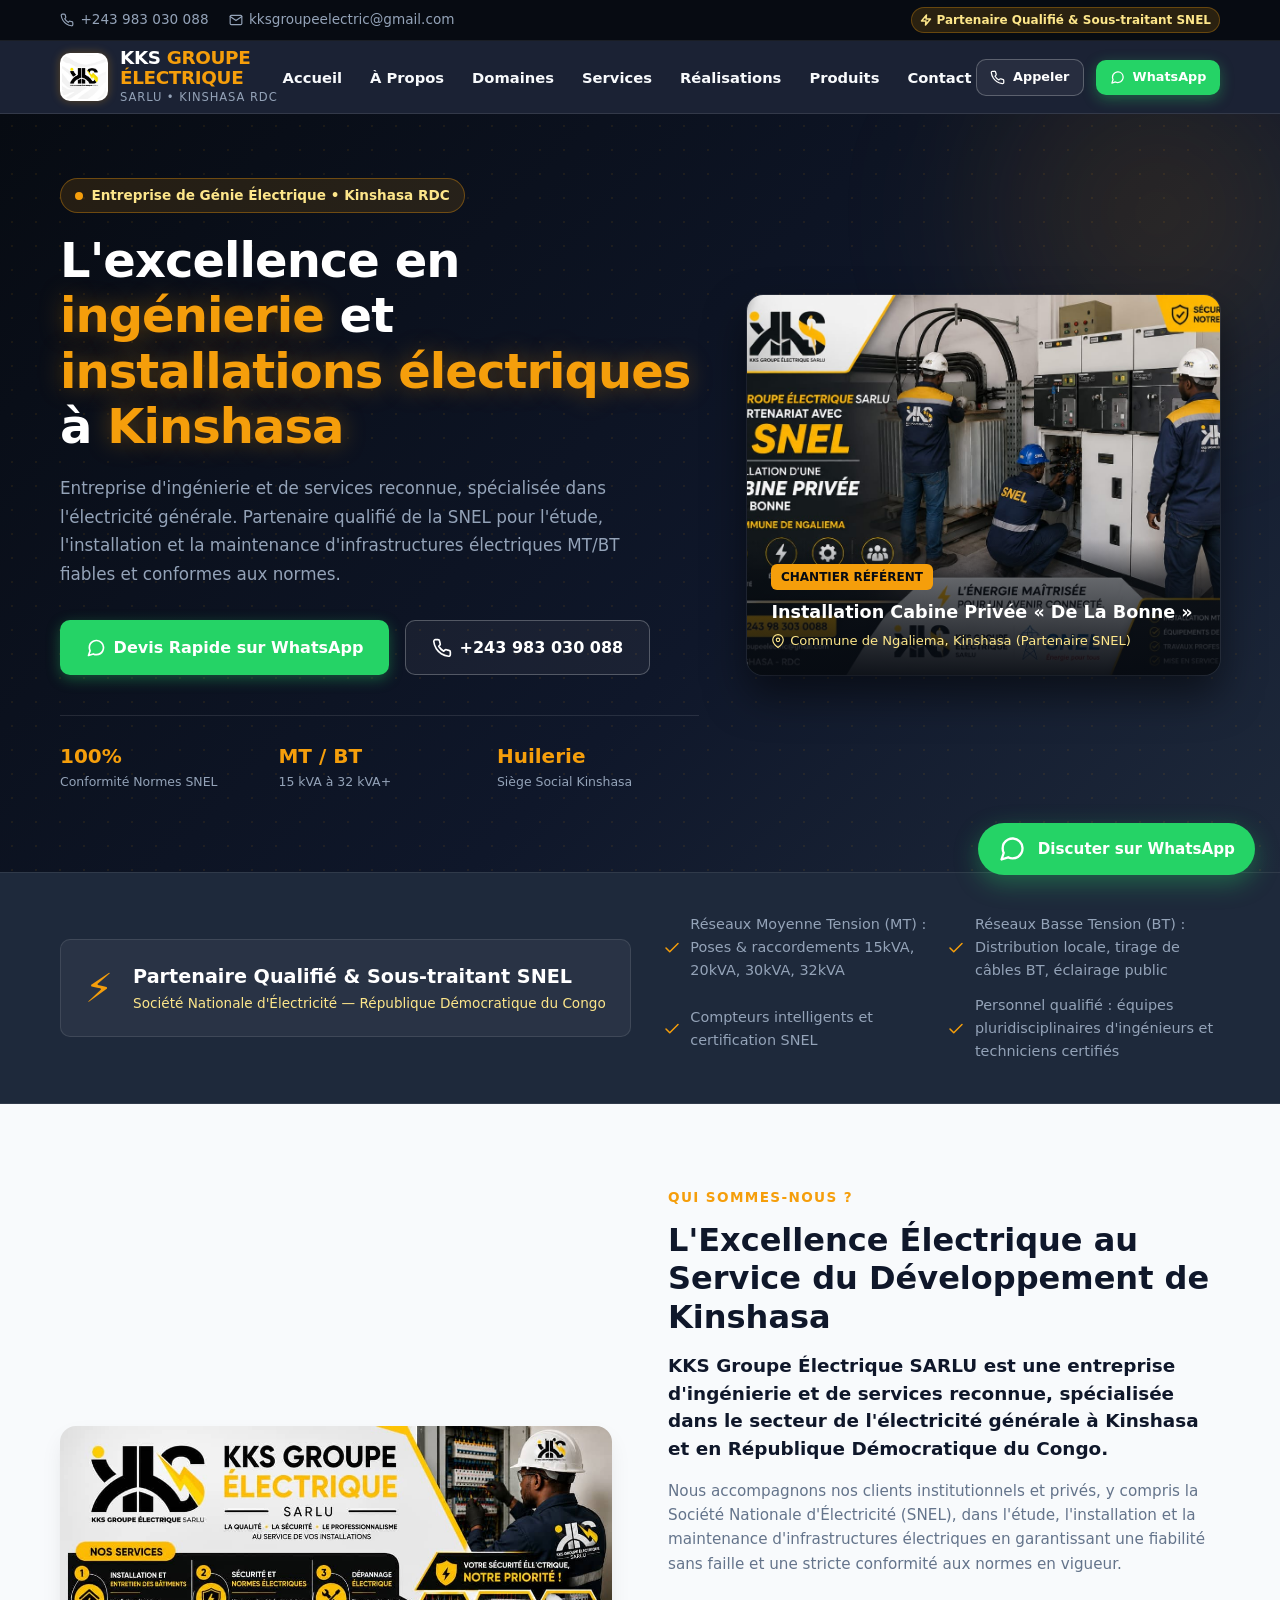
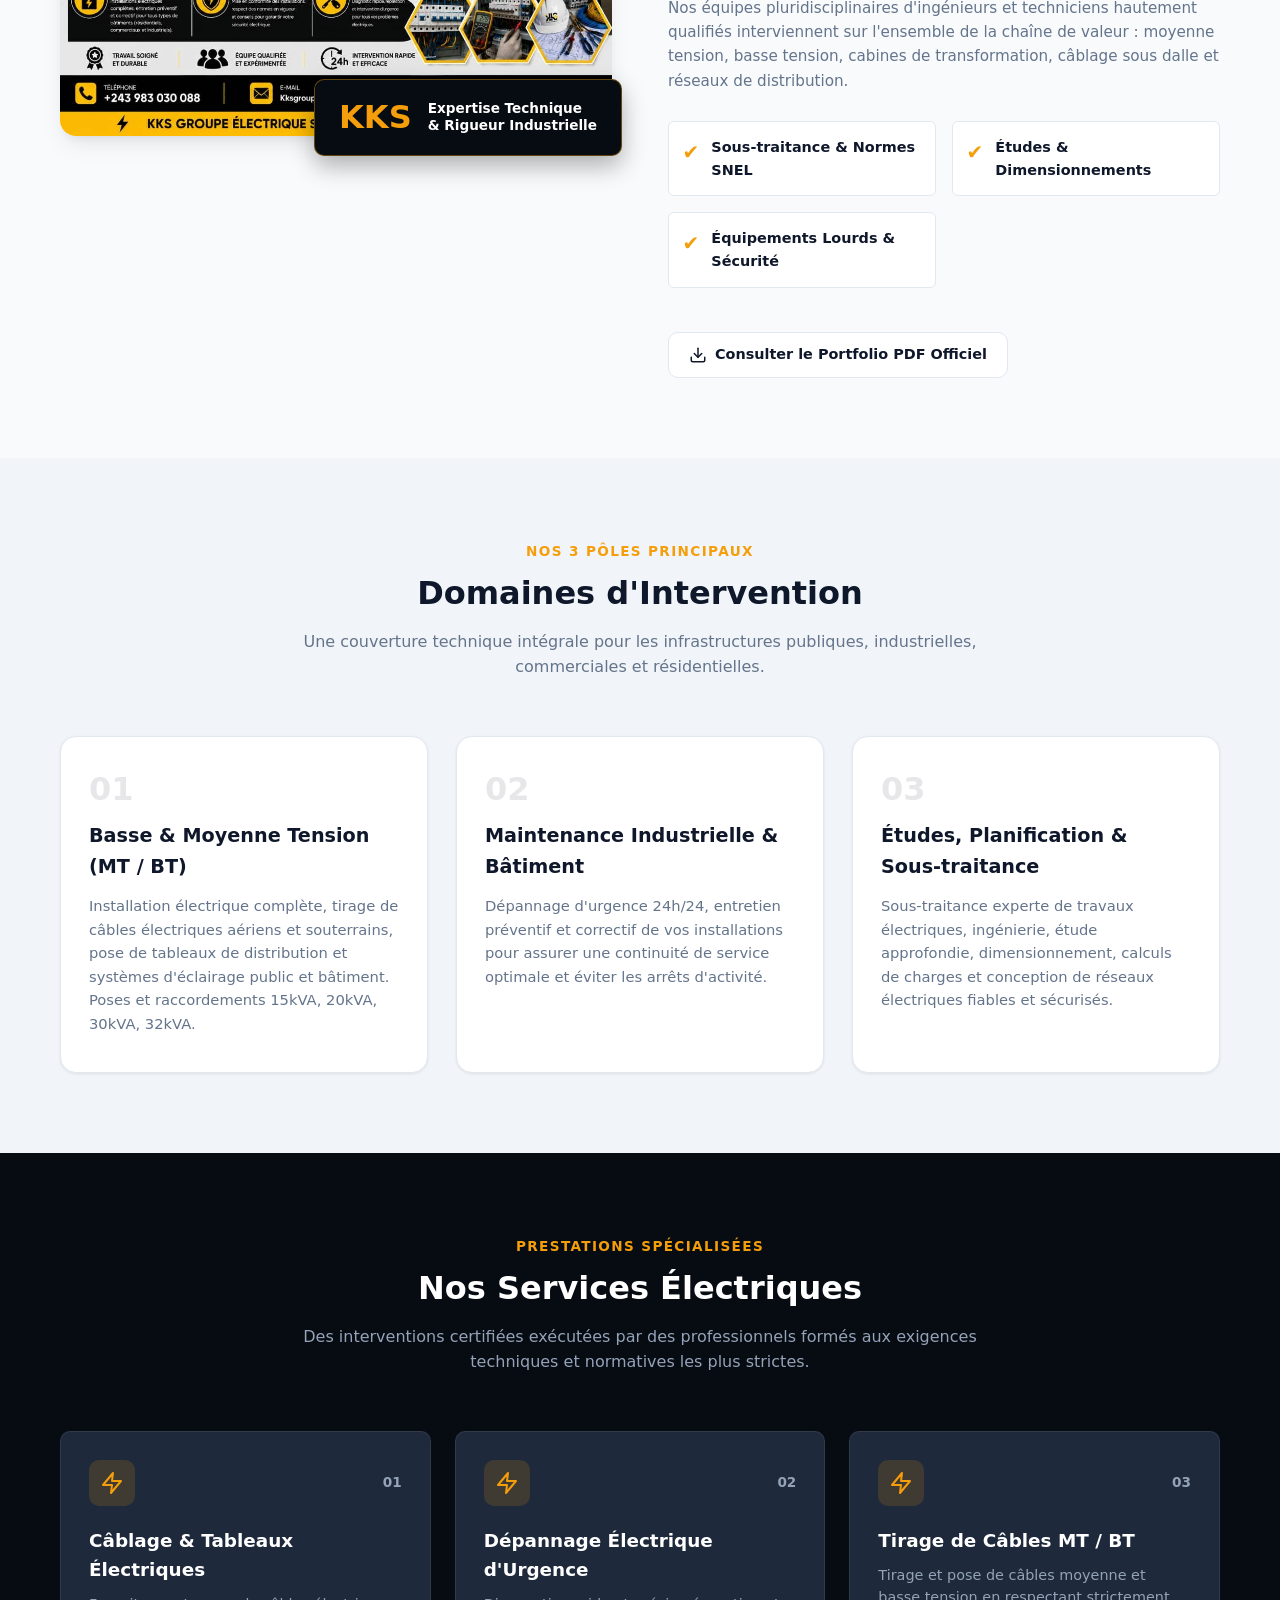
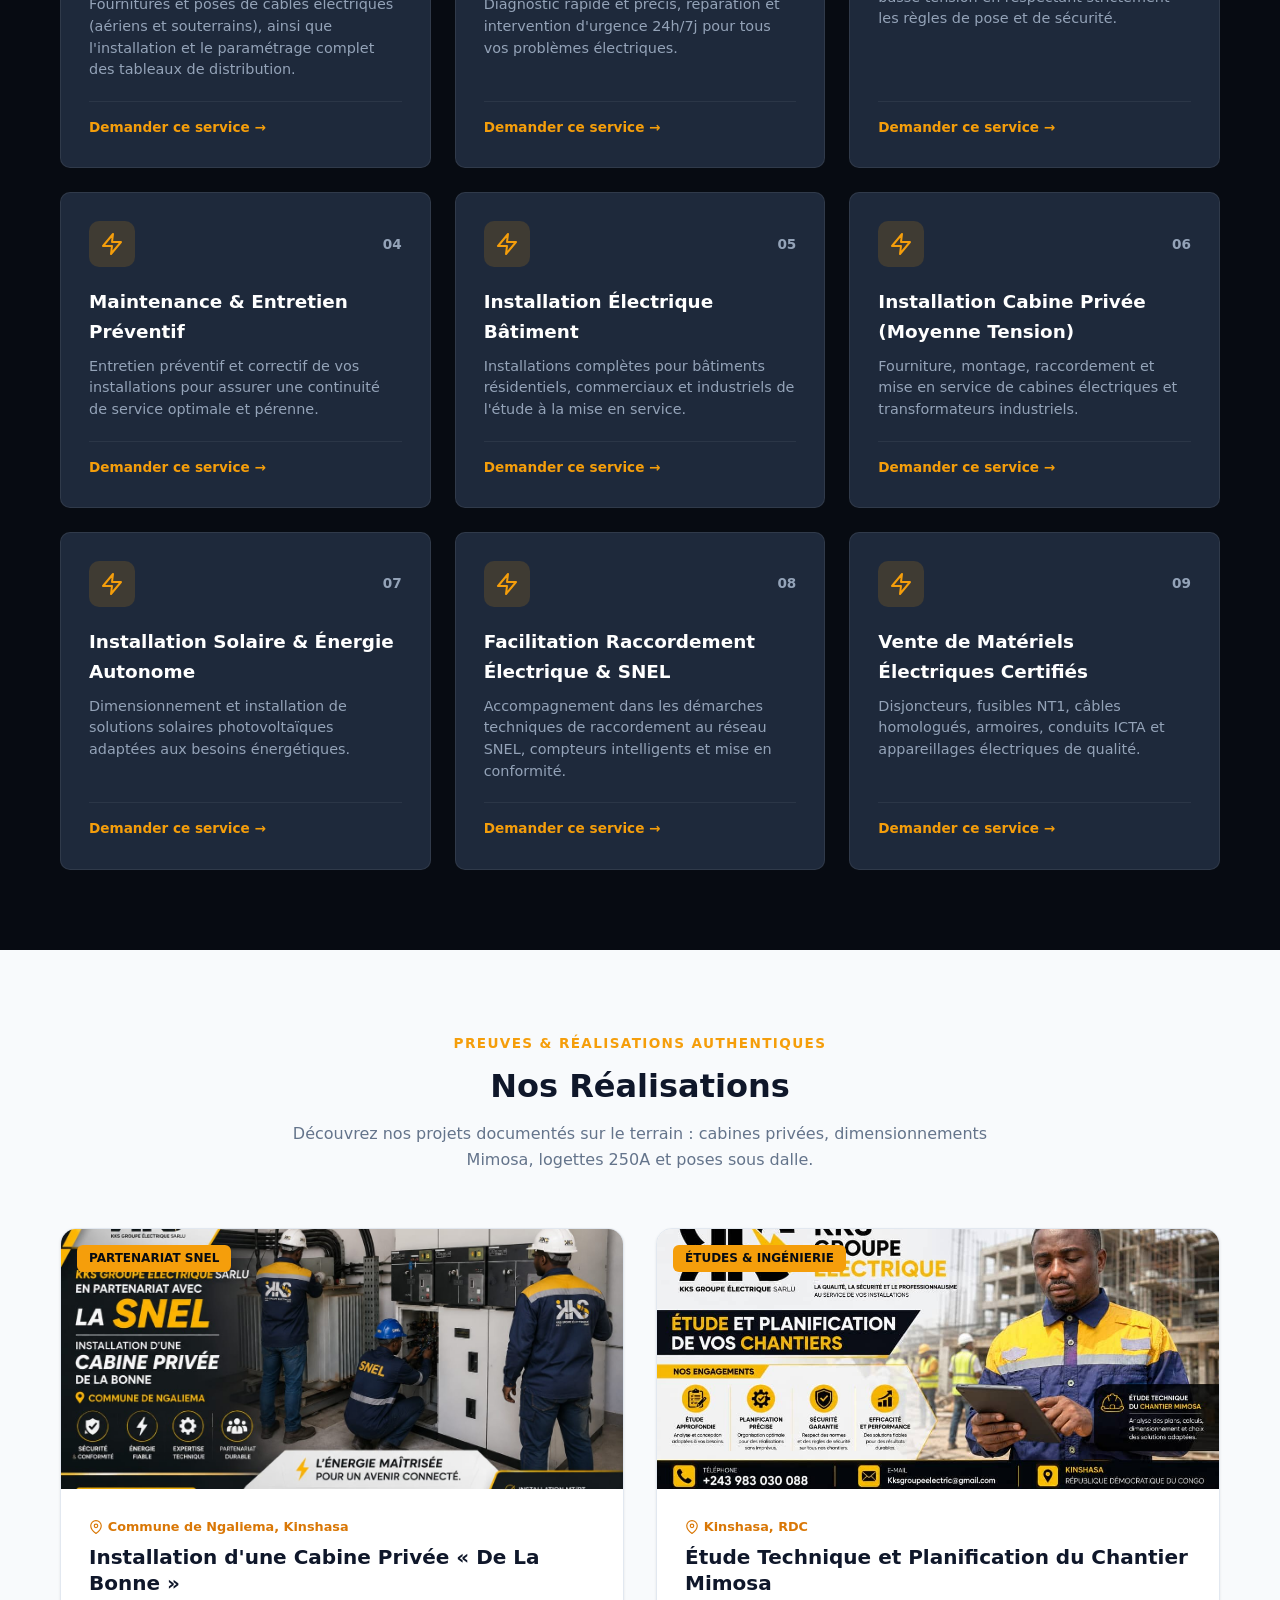
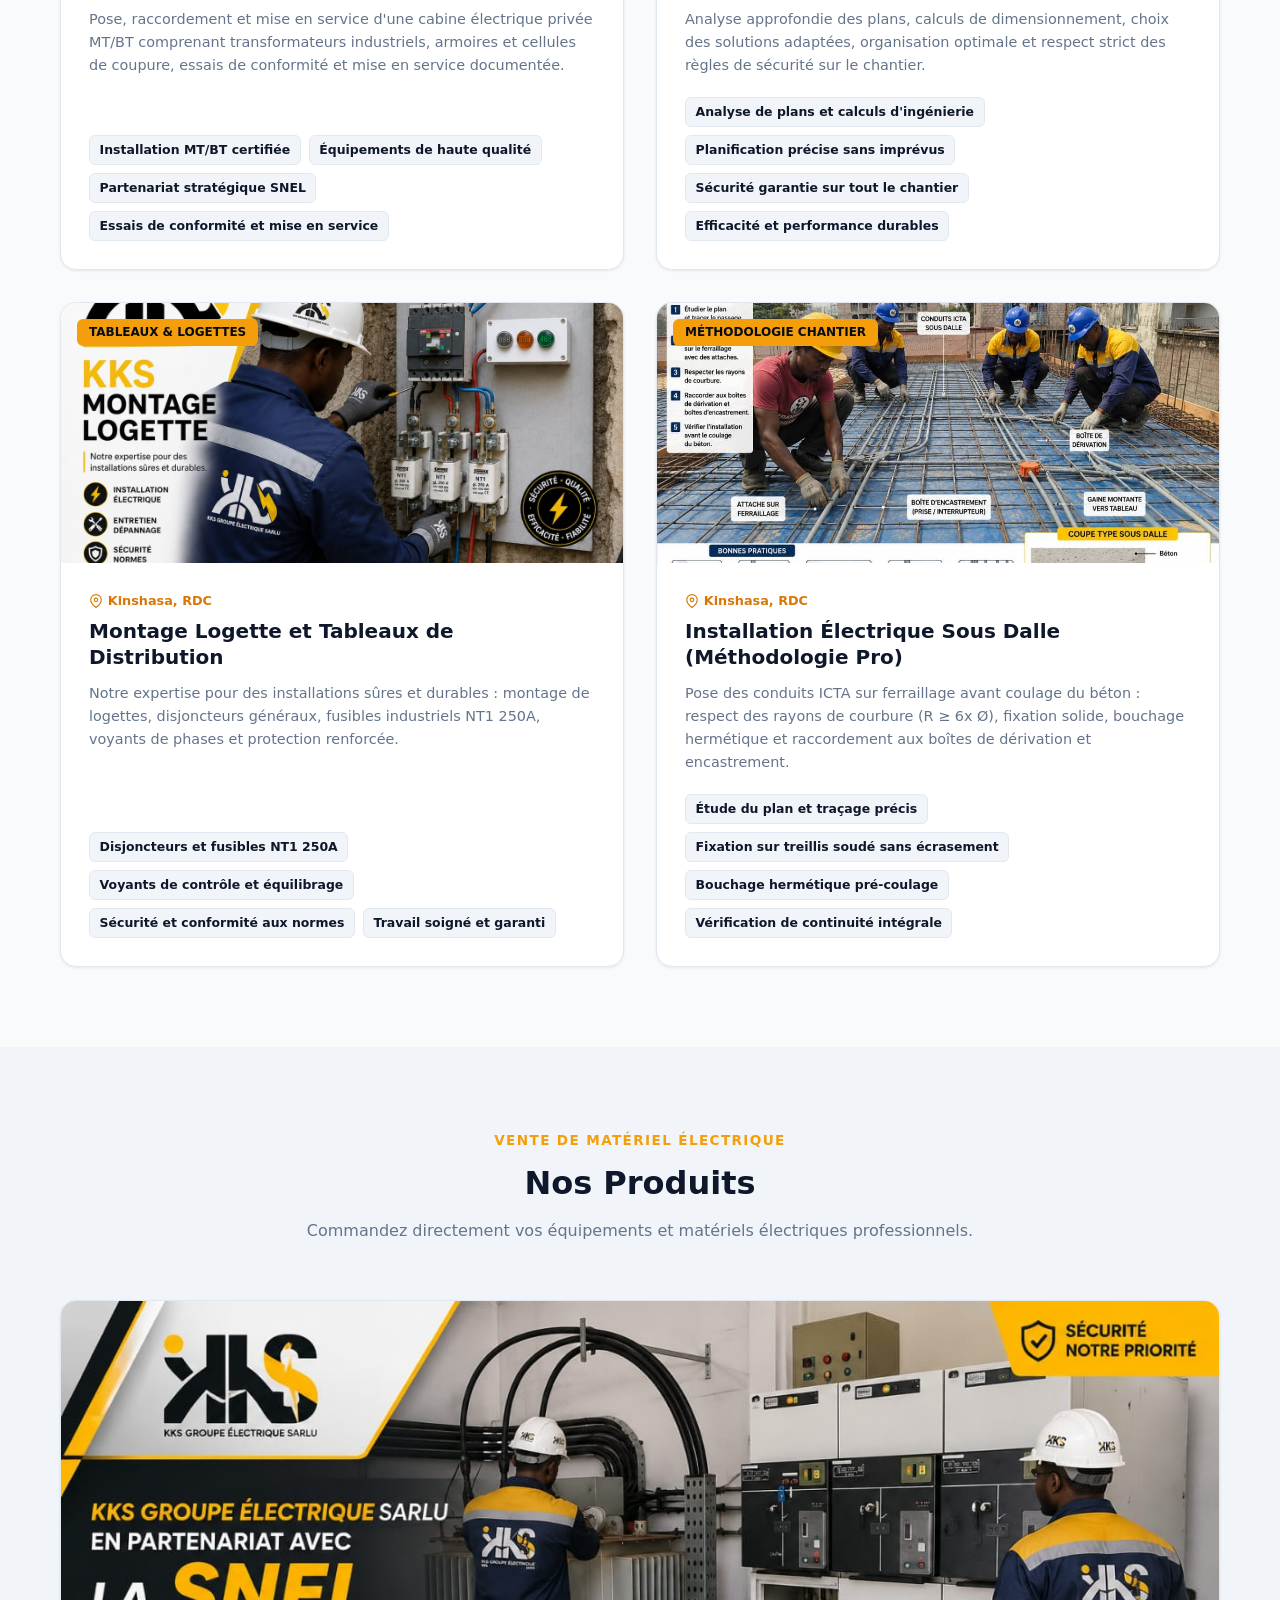
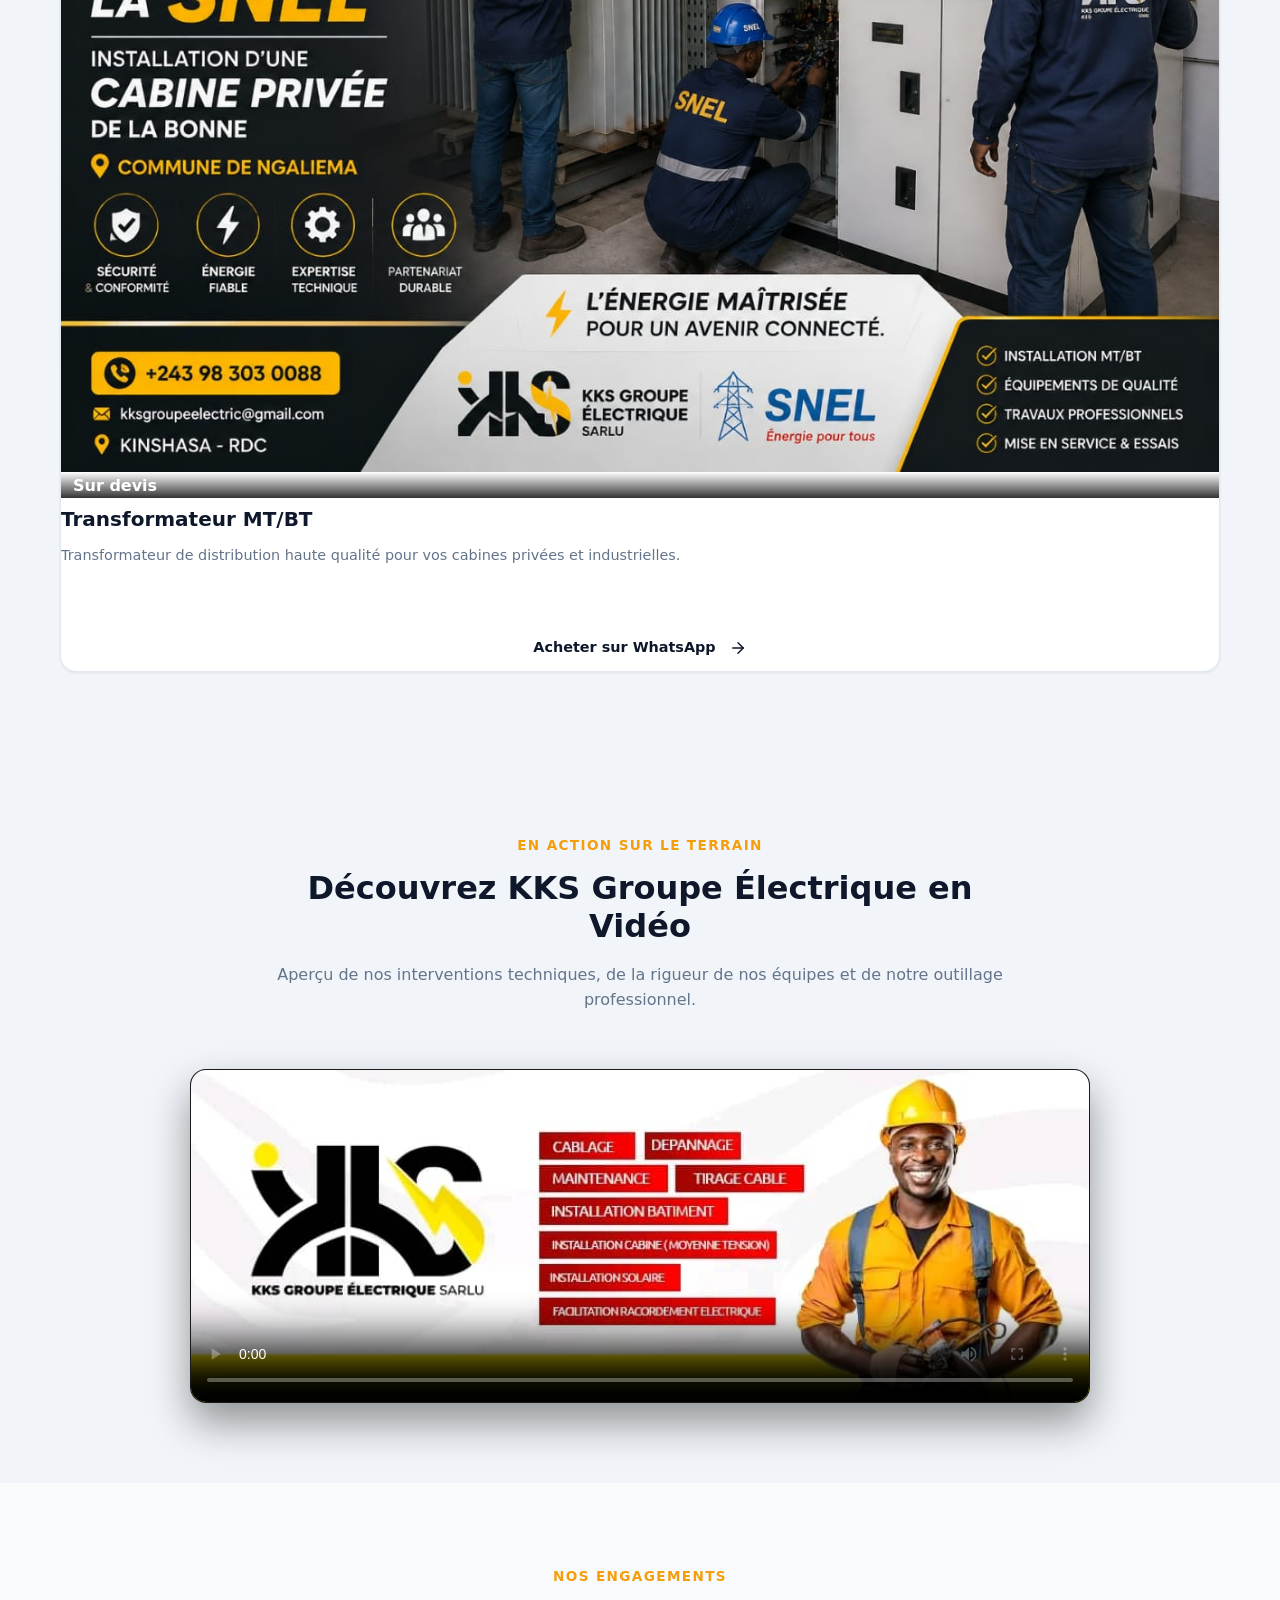
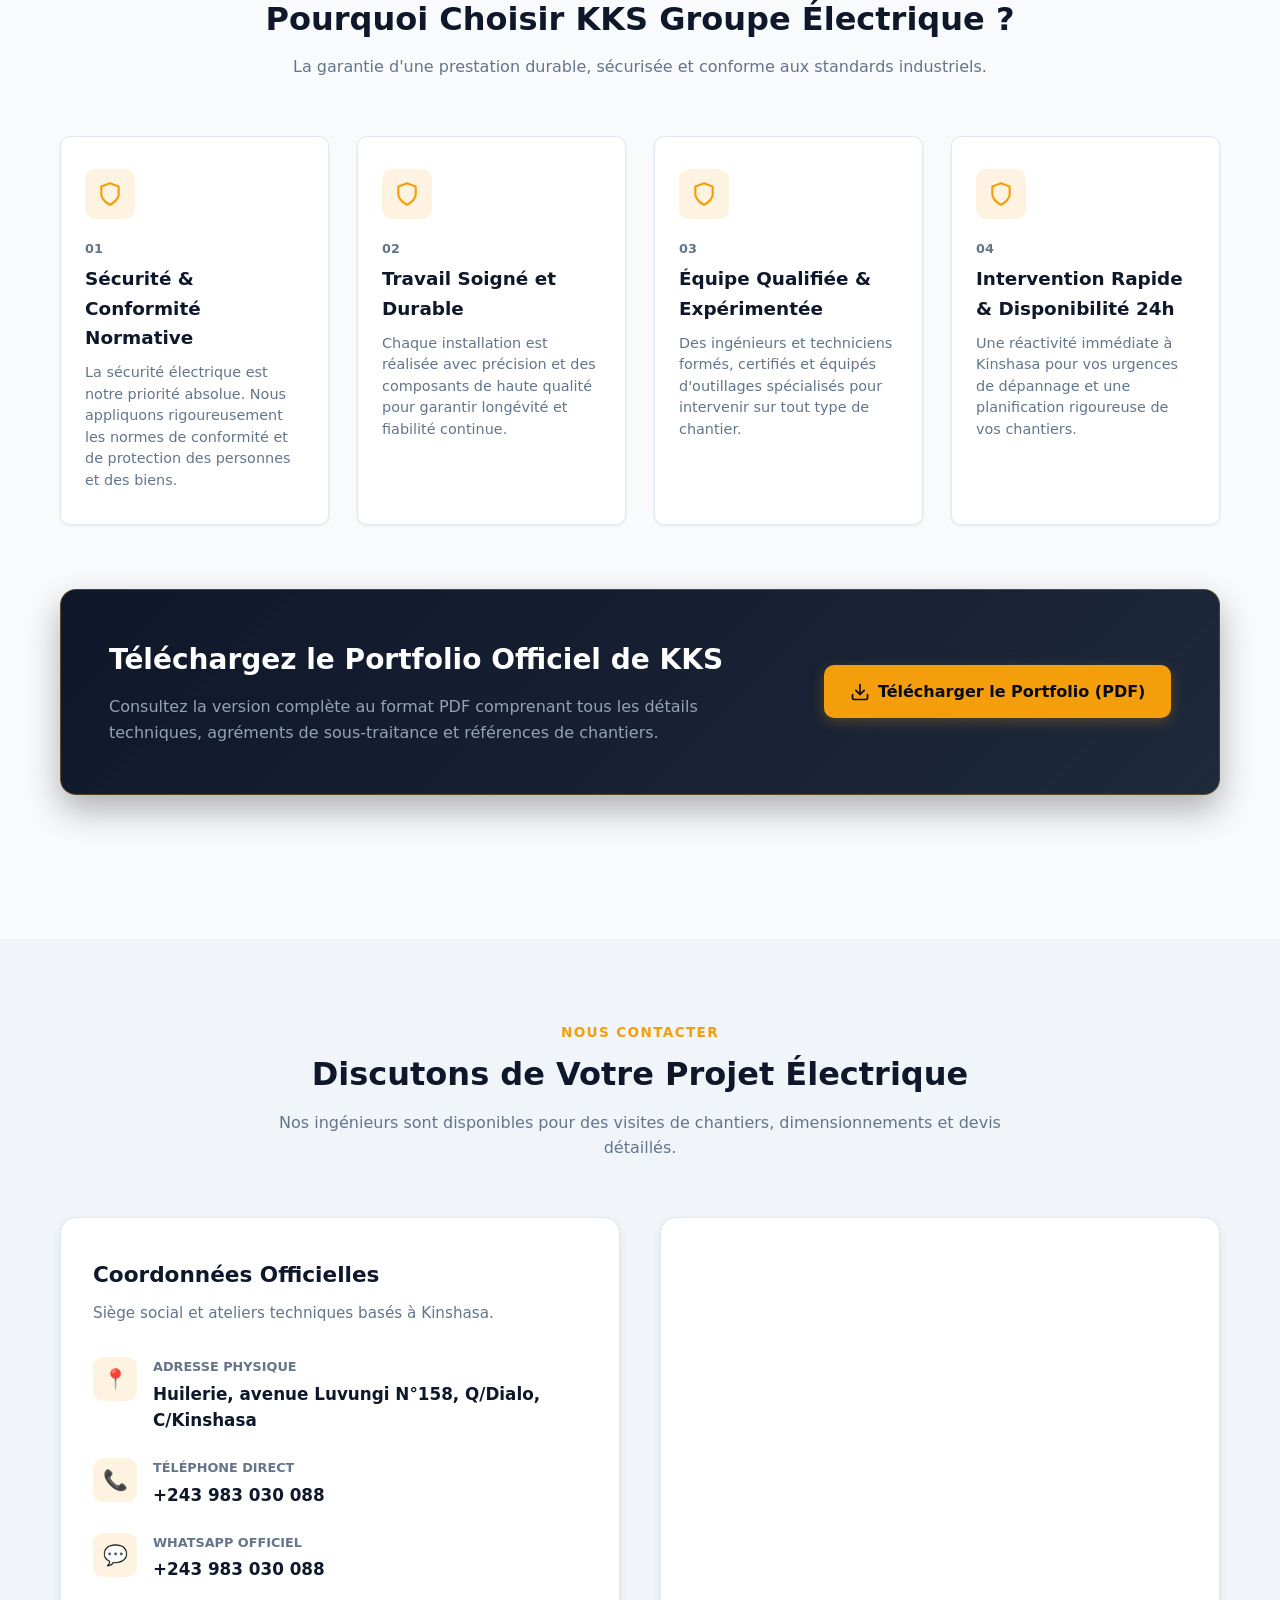
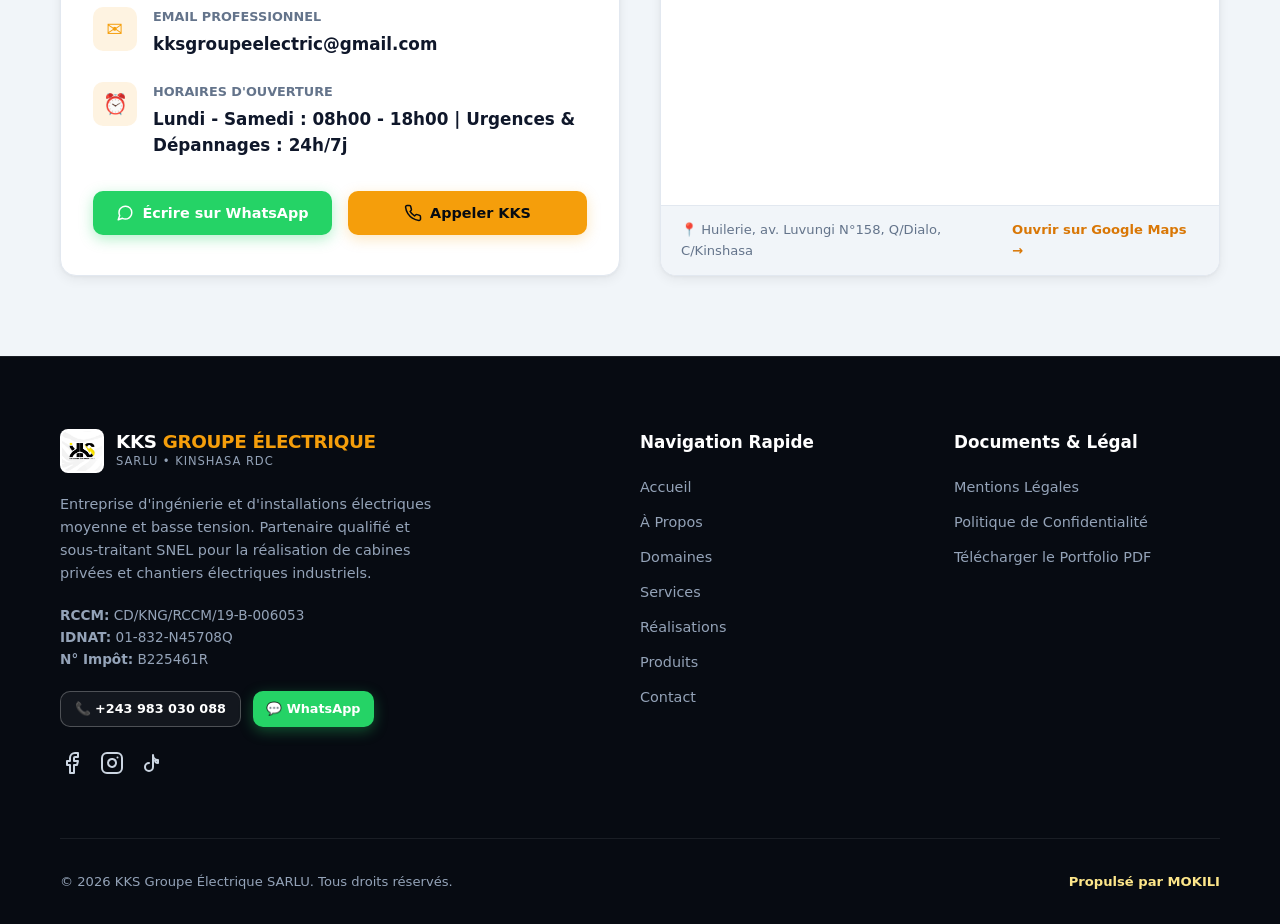
==== commit eeb22514: "feat(produits): ajouter section produits, reseaux sociaux et infos legales (rccm, idnat, impot)" ====
--- a/index.html
+++ b/index.html
@@ -172,6 +172,7 @@
         <a href="#domaines" class="nav-link">Domaines</a>
         <a href="#services" class="nav-link">Services</a>
         <a href="#realisations" class="nav-link">Réalisations</a>
+        <a href="#produits" class="nav-link">Produits</a>
         <a href="#contact" class="nav-link">Contact</a>
       </nav>
 
@@ -401,6 +402,20 @@
     </div>
   </section>
 
+  <!-- PRODUITS -->
+  <section class="section section-alt" id="produits">
+    <div class="container">
+      <div class="section-header">
+        <span class="section-tag">Vente de Matériel Électrique</span>
+        <h2 class="section-title">Nos Produits</h2>
+        <p class="section-desc">Commandez directement vos équipements et matériels électriques professionnels.</p>
+      </div>
+      <div class="projects-grid" id="products-container" style="display: grid; grid-template-columns: repeat(auto-fit, minmax(320px, 1fr)); gap: 2rem;">
+        <!-- Dynamically populated from cms-data.js -->
+      </div>
+    </div>
+  </section>
+
   <!-- VIDÉO PRÉSENTATION -->
   <section class="section section-alt" id="video">
     <div class="container">
@@ -545,9 +560,25 @@
           <p>
             Entreprise d'ingénierie et d'installations électriques moyenne et basse tension. Partenaire qualifié et sous-traitant SNEL pour la réalisation de cabines privées et chantiers électriques industriels.
           </p>
-          <div style="display: flex; gap: 0.75rem;">
+          <div style="font-size: 0.85rem; color: #94A3B8; margin-bottom: 1.25rem;">
+            <strong>RCCM:</strong> <span data-cms="company.rccm">CD/KNG/RCCM/19-B-006053</span><br>
+            <strong>IDNAT:</strong> <span data-cms="company.idnat">01-832-N45708Q</span><br>
+            <strong>N° Impôt:</strong> <span data-cms="company.impot">B225461R</span>
+          </div>
+          <div style="display: flex; gap: 0.75rem; margin-bottom: 1.5rem;">
             <a href="tel:+243983030088" class="btn btn-sm btn-outline-light js-tel-link">📞 +243 983 030 088</a>
             <a href="https://wa.me/243983030088" target="_blank" rel="noopener" class="btn btn-sm btn-whatsapp js-wa-link">💬 WhatsApp</a>
+          </div>
+          <div style="display: flex; gap: 1rem; align-items: center;">
+            <a href="https://www.facebook.com/profile.php?id=61578478682733" target="_blank" rel="noopener" style="color: #cbd5e1; transition: color 0.2s;" onmouseover="this.style.color='#FFF'" onmouseout="this.style.color='#cbd5e1'">
+              <svg width="24" height="24" viewBox="0 0 24 24" fill="none" stroke="currentColor" stroke-width="2" stroke-linecap="round" stroke-linejoin="round"><path d="M18 2h-3a5 5 0 0 0-5 5v3H7v4h3v8h4v-8h3l1-4h-4V7a1 1 0 0 1 1-1h3z"></path></svg>
+            </a>
+            <a href="https://www.instagram.com/kksgroupeelectric?stkn=bDRrM28wdHB0c3Bk" target="_blank" rel="noopener" style="color: #cbd5e1; transition: color 0.2s;" onmouseover="this.style.color='#FFF'" onmouseout="this.style.color='#cbd5e1'">
+              <svg width="24" height="24" viewBox="0 0 24 24" fill="none" stroke="currentColor" stroke-width="2" stroke-linecap="round" stroke-linejoin="round"><rect x="2" y="2" width="20" height="20" rx="5" ry="5"></rect><path d="M16 11.37A4 4 0 1 1 12.63 8 4 4 0 0 1 16 11.37z"></path><line x1="17.5" y1="6.5" x2="17.51" y2="6.5"></line></svg>
+            </a>
+            <a href="https://vm.tiktok.com/ZS9Sm2oH6LrhY-sCoB0/" target="_blank" rel="noopener" style="color: #cbd5e1; transition: color 0.2s;" onmouseover="this.style.color='#FFF'" onmouseout="this.style.color='#cbd5e1'">
+              <svg width="24" height="24" viewBox="0 0 24 24" fill="none" stroke="currentColor" stroke-width="2" stroke-linecap="round" stroke-linejoin="round"><path d="M9 12a4 4 0 1 0 4 4V4a5 5 0 0 0 5 5v3a3 3 0 0 1-3-3"></path></svg>
+            </a>
           </div>
         </div>
         <div>
@@ -558,6 +589,7 @@
             <a href="#domaines" class="footer-link">Domaines</a>
             <a href="#services" class="footer-link">Services</a>
             <a href="#realisations" class="footer-link">Réalisations</a>
+            <a href="#produits" class="footer-link">Produits</a>
             <a href="#contact" class="footer-link">Contact</a>
           </div>
         </div>
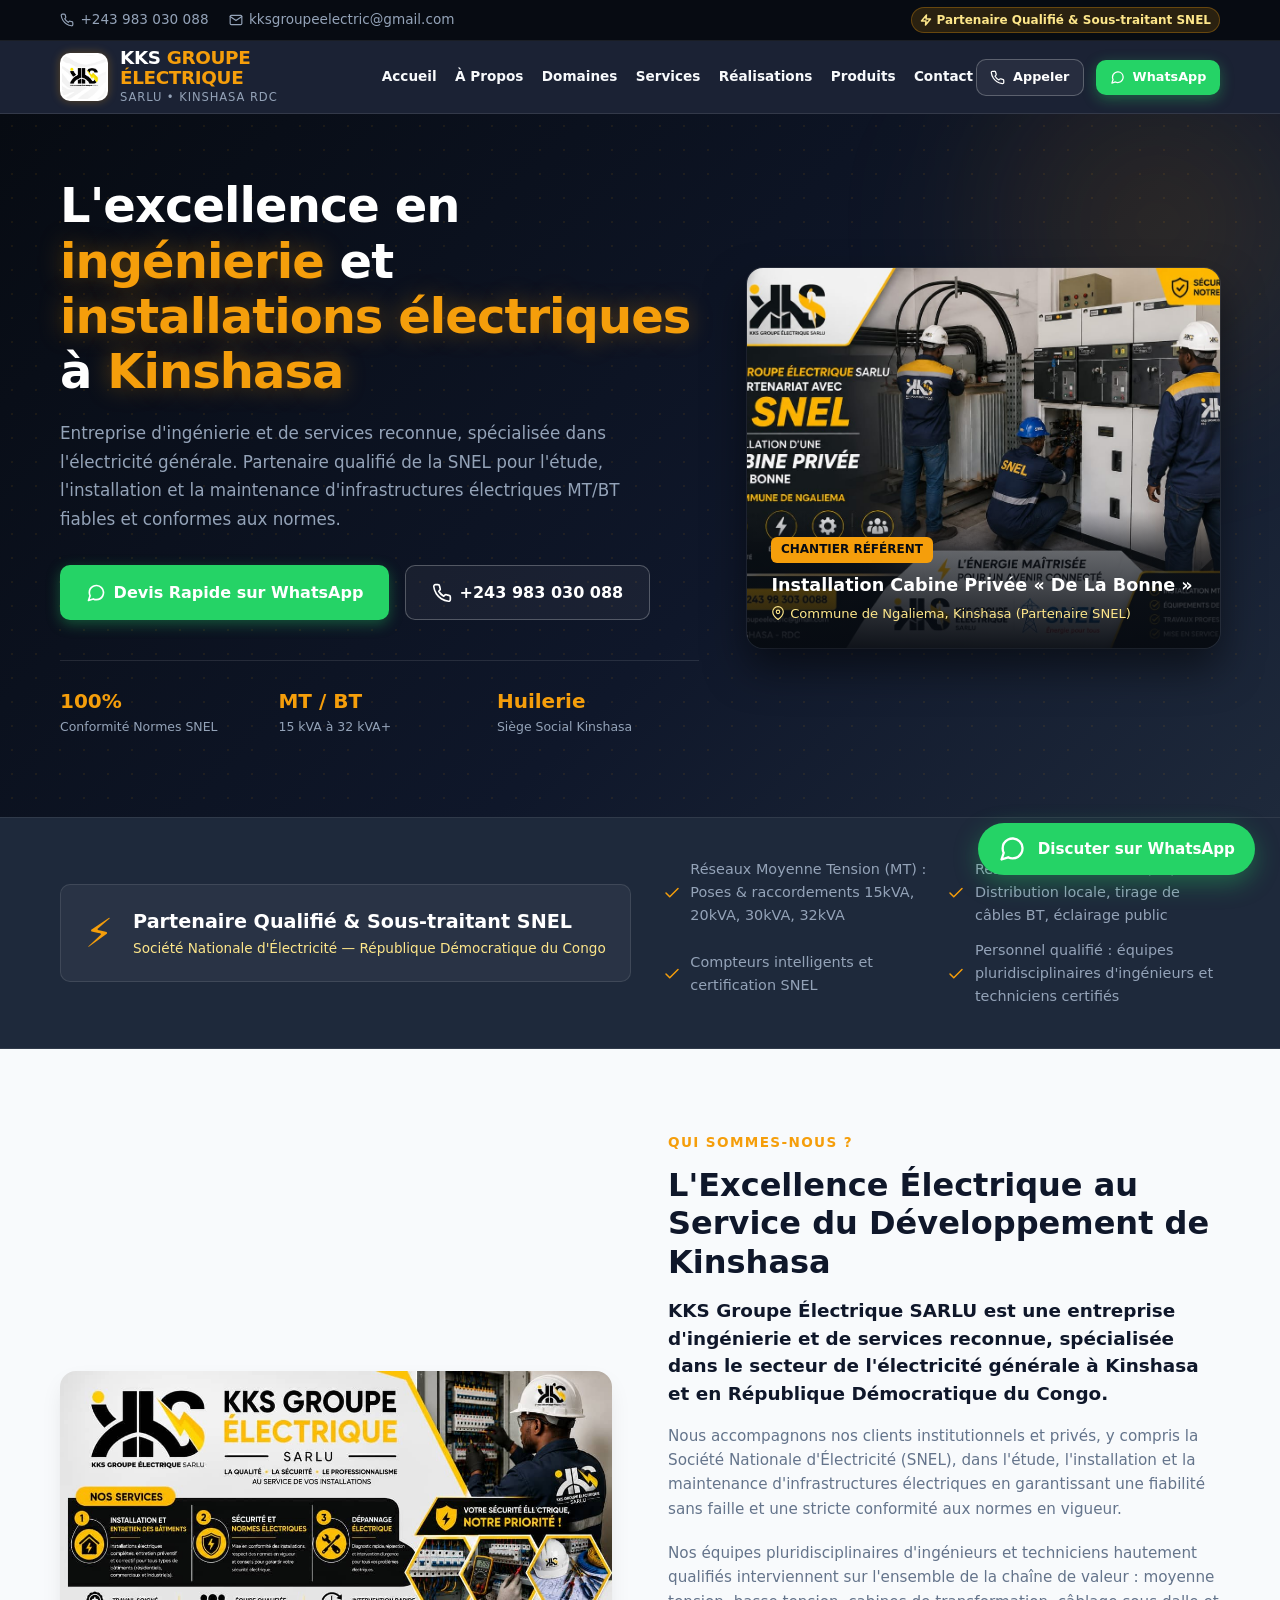
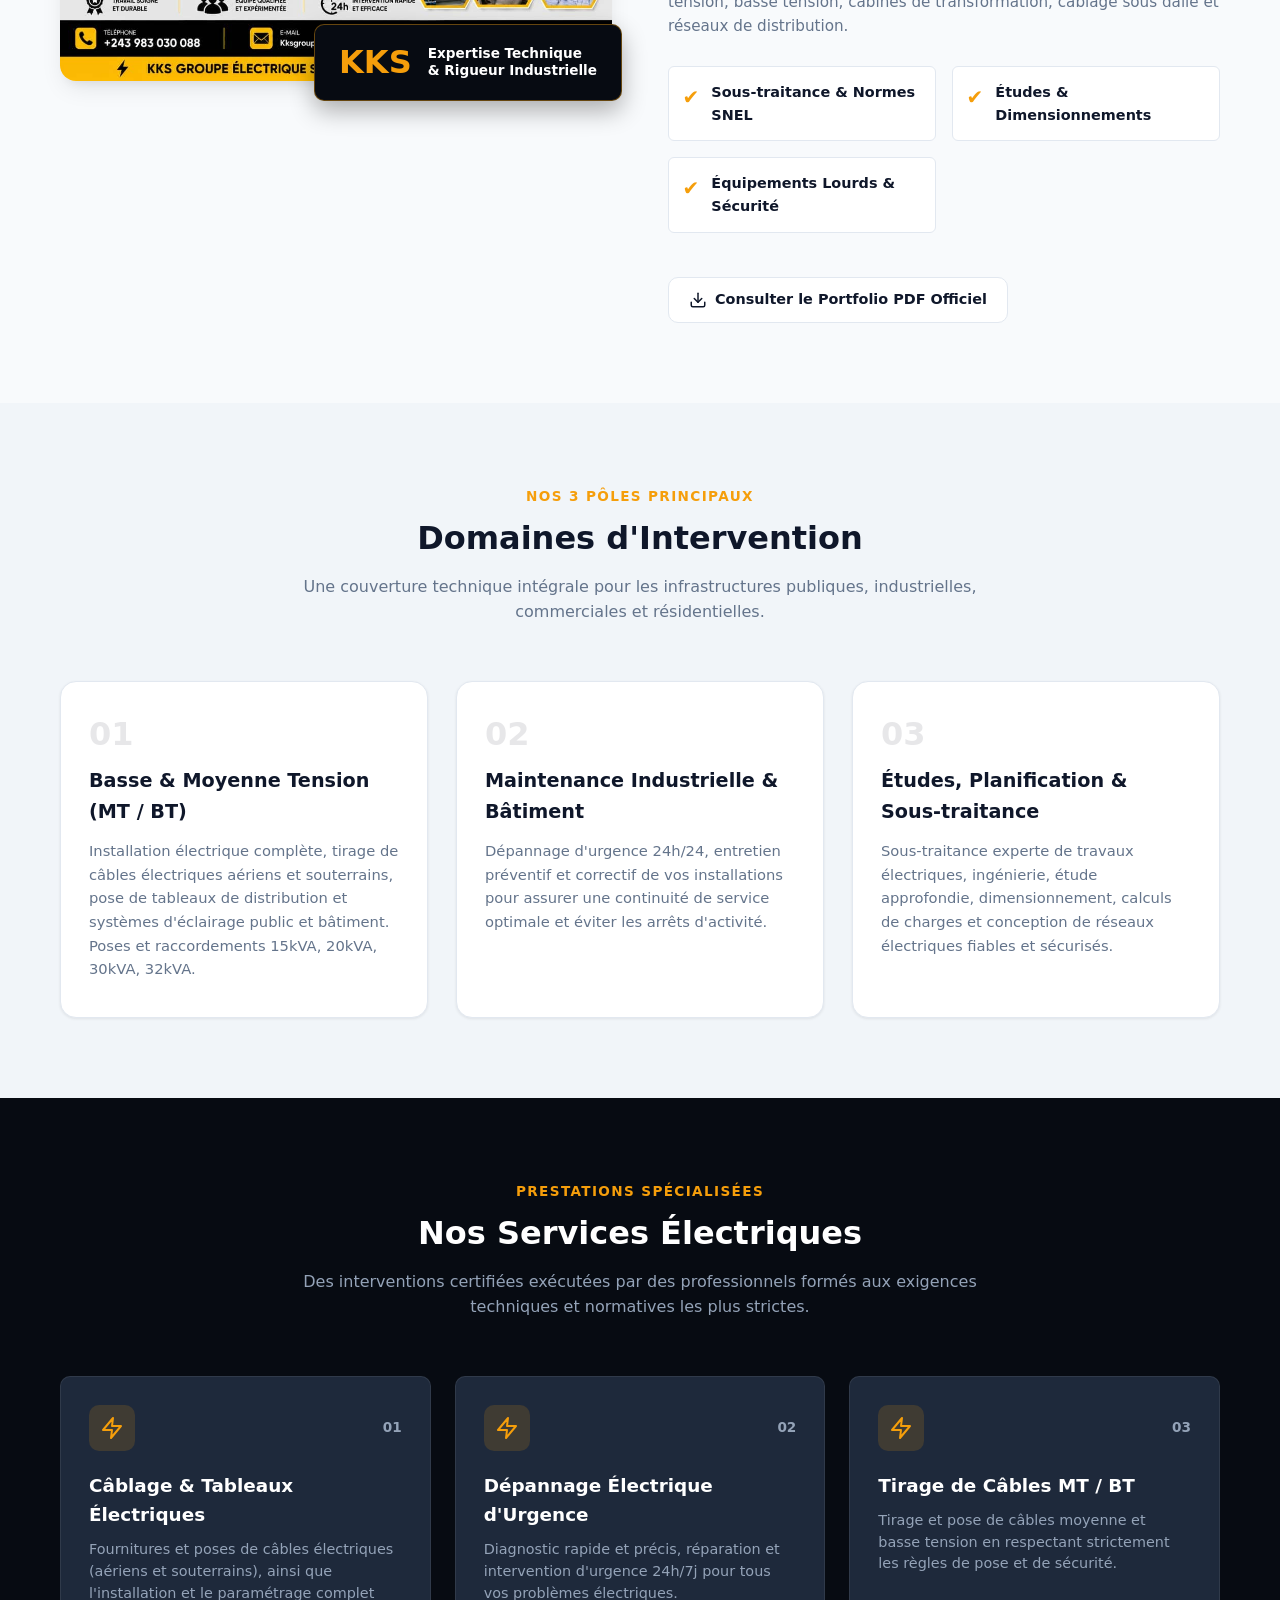
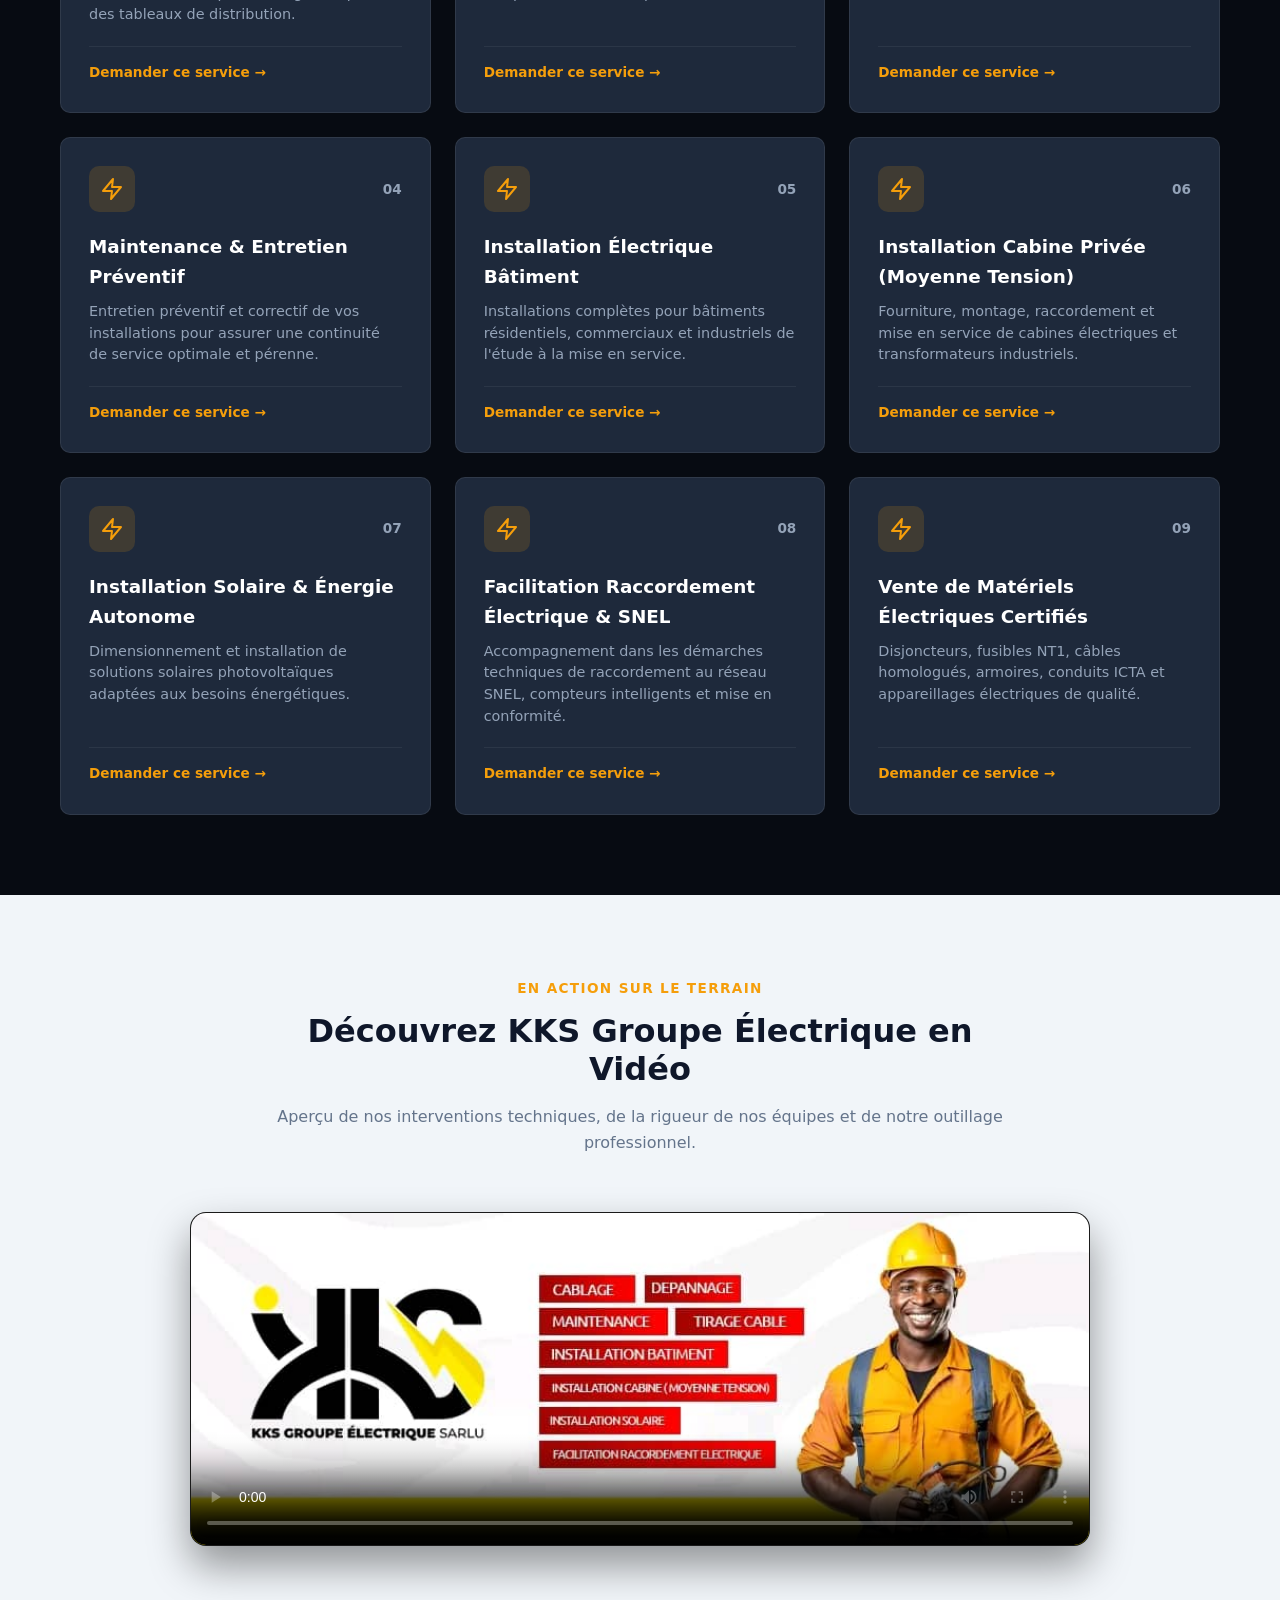
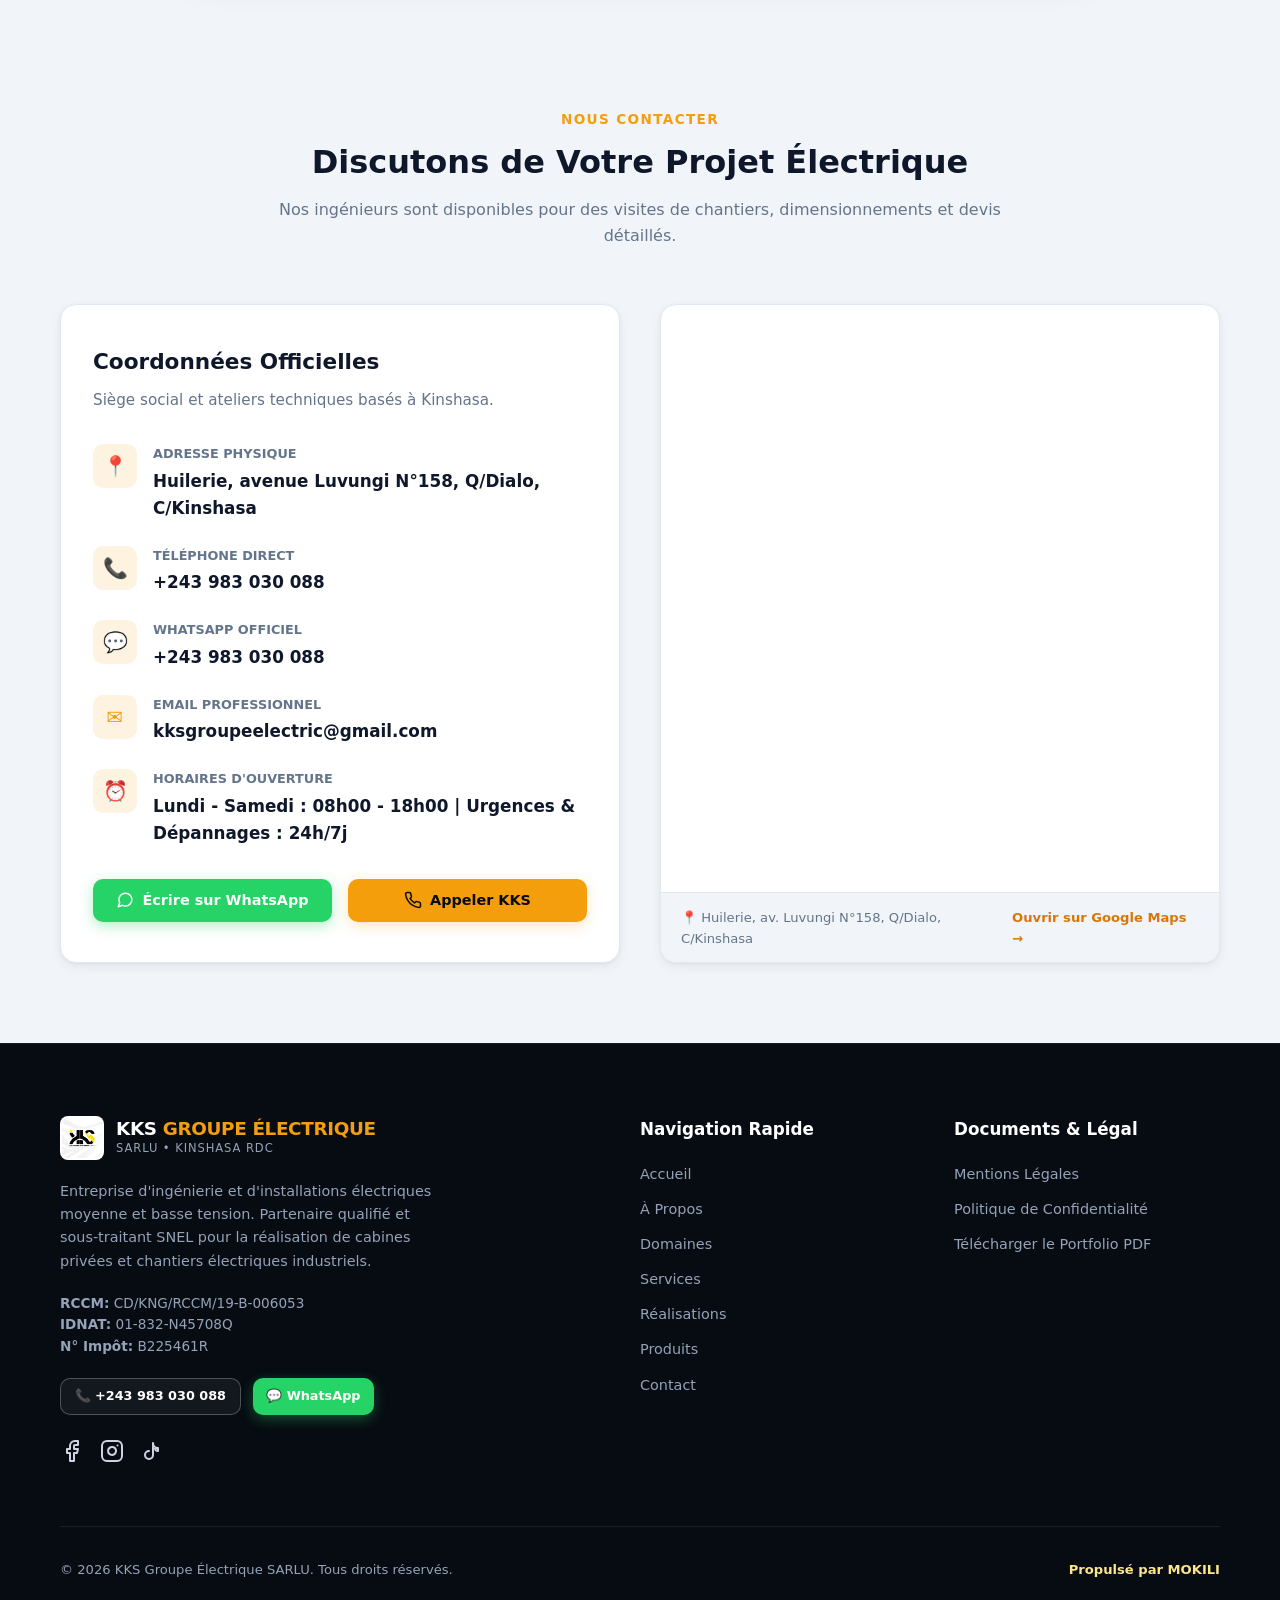
==== commit e60bcf69: "style: ajuster alignement header, retirer badge hero, ajouter authentification email" ====
--- a/index.html
+++ b/index.html
@@ -171,8 +171,8 @@
         <a href="#apropos" class="nav-link">À Propos</a>
         <a href="#domaines" class="nav-link">Domaines</a>
         <a href="#services" class="nav-link">Services</a>
-        <a href="#realisations" class="nav-link">Réalisations</a>
-        <a href="#produits" class="nav-link">Produits</a>
+        <a href="realisations.html" class="nav-link">Réalisations</a>
+        <a href="produits.html" class="nav-link">Produits</a>
         <a href="#contact" class="nav-link">Contact</a>
       </nav>
 
@@ -213,7 +213,8 @@
         <a href="#apropos" class="mobile-nav-link">À Propos</a>
         <a href="#domaines" class="mobile-nav-link">Domaines d'intervention</a>
         <a href="#services" class="mobile-nav-link">Services & Prestations</a>
-        <a href="#realisations" class="mobile-nav-link">Réalisations</a>
+        <a href="realisations.html" class="mobile-nav-link">Réalisations</a>
+        <a href="produits.html" class="mobile-nav-link">Produits</a>
         <a href="#contact" class="mobile-nav-link">Contact</a>
       </nav>
     </div>
@@ -233,10 +234,6 @@
     <div class="hero-glow"></div>
     <div class="container hero-grid">
       <div class="hero-content">
-        <div class="hero-badge-wrap">
-          <span class="hero-badge-pulse"></span>
-          <span>Entreprise de Génie Électrique • Kinshasa RDC</span>
-        </div>
         <h1 class="hero-title" id="cms-hero-title">
           Votre partenaire de confiance en <span class="highlight">ingénierie</span> et <span class="highlight">installations électriques</span> à Kinshasa
         </h1>
@@ -388,34 +385,6 @@
     </div>
   </section>
 
-  <!-- RÉALISATIONS & CHANTIERS -->
-  <section class="section" id="realisations">
-    <div class="container">
-      <div class="section-header">
-        <span class="section-tag">Preuves & Réalisations Authentiques</span>
-        <h2 class="section-title">Nos Réalisations</h2>
-        <p class="section-desc">Découvrez nos projets documentés sur le terrain : cabines privées, dimensionnements Mimosa, logettes 250A et poses sous dalle.</p>
-      </div>
-      <div class="projects-grid" id="projects-container">
-        <!-- Dynamically populated from cms-data.js -->
-      </div>
-    </div>
-  </section>
-
-  <!-- PRODUITS -->
-  <section class="section section-alt" id="produits">
-    <div class="container">
-      <div class="section-header">
-        <span class="section-tag">Vente de Matériel Électrique</span>
-        <h2 class="section-title">Nos Produits</h2>
-        <p class="section-desc">Commandez directement vos équipements et matériels électriques professionnels.</p>
-      </div>
-      <div class="projects-grid" id="products-container" style="display: grid; grid-template-columns: repeat(auto-fit, minmax(320px, 1fr)); gap: 2rem;">
-        <!-- Dynamically populated from cms-data.js -->
-      </div>
-    </div>
-  </section>
-
   <!-- VIDÉO PRÉSENTATION -->
   <section class="section section-alt" id="video">
     <div class="container">
@@ -429,36 +398,6 @@
           <source src="assets/videos/kks-presentation.mp4" type="video/mp4">
           Votre navigateur ne supporte pas la lecture de vidéos HTML5.
         </video>
-      </div>
-    </div>
-  </section>
-
-  <!-- POURQUOI CHOISIR KKS -->
-  <section class="section" id="pourquoi-kks">
-    <div class="container">
-      <div class="section-header">
-        <span class="section-tag">Nos Engagements</span>
-        <h2 class="section-title">Pourquoi Choisir KKS Groupe Électrique ?</h2>
-        <p class="section-desc">La garantie d'une prestation durable, sécurisée et conforme aux standards industriels.</p>
-      </div>
-      <div class="why-grid" id="strengths-container">
-        <!-- Dynamically populated from cms-data.js -->
-      </div>
-
-      <!-- Portfolio Download CTA Banner -->
-      <div class="portfolio-download-banner">
-        <div class="p-banner-content">
-          <h3>Téléchargez le Portfolio Officiel de KKS</h3>
-          <p>Consultez la version complète au format PDF comprenant tous les détails techniques, agréments de sous-traitance et références de chantiers.</p>
-        </div>
-        <div>
-          <a href="assets/docs/KKS_PORTFOLIO.pdf" target="_blank" class="btn btn-lg btn-accent" download="KKS_PORTFOLIO.pdf">
-            <svg width="20" height="20" viewBox="0 0 24 24" fill="none" stroke="currentColor" stroke-width="2" stroke-linecap="round" stroke-linejoin="round">
-              <path d="M21 15v4a2 2 0 0 1-2 2H5a2 2 0 0 1-2-2v-4"></path><polyline points="7 10 12 15 17 10"></polyline><line x1="12" y1="15" x2="12" y2="3"></line>
-            </svg>
-            <span>Télécharger le Portfolio (PDF)</span>
-          </a>
-        </div>
       </div>
     </div>
   </section>
@@ -588,8 +527,8 @@
             <a href="#apropos" class="footer-link">À Propos</a>
             <a href="#domaines" class="footer-link">Domaines</a>
             <a href="#services" class="footer-link">Services</a>
-            <a href="#realisations" class="footer-link">Réalisations</a>
-            <a href="#produits" class="footer-link">Produits</a>
+            <a href="realisations.html" class="footer-link">Réalisations</a>
+            <a href="produits.html" class="footer-link">Produits</a>
             <a href="#contact" class="footer-link">Contact</a>
           </div>
         </div>
--- a/css/style.css
+++ b/css/style.css
@@ -66,8 +66,8 @@
 .logo-subtitle { font-size: 0.72rem; text-transform: uppercase; color: var(--kks-text-light-muted); letter-spacing: 0.08em; }
 
 .main-nav { display: none; }
-@media (min-width: 992px) { .main-nav { display: flex; align-items: center; gap: 1.25rem; flex-shrink: 0; } }
-.nav-link { font-size: 0.92rem; font-weight: 600; color: var(--kks-text-light); padding: 0.5rem 0.25rem; position: relative; white-space: nowrap; }
+@media (min-width: 992px) { .main-nav { display: flex; align-items: center; gap: 0.85rem; flex-shrink: 0; } }
+.nav-link { font-size: 0.85rem; font-weight: 600; color: var(--kks-text-light); padding: 0.5rem 0.15rem; position: relative; white-space: nowrap; }
 .nav-link:hover, .nav-link.active { color: var(--kks-accent); }
 .nav-link::after { content: ''; position: absolute; bottom: 0; left: 0; width: 0%; height: 2px; background-color: var(--kks-accent); transition: width var(--transition-fast); }
 .nav-link:hover::after, .nav-link.active::after { width: 100%; }
